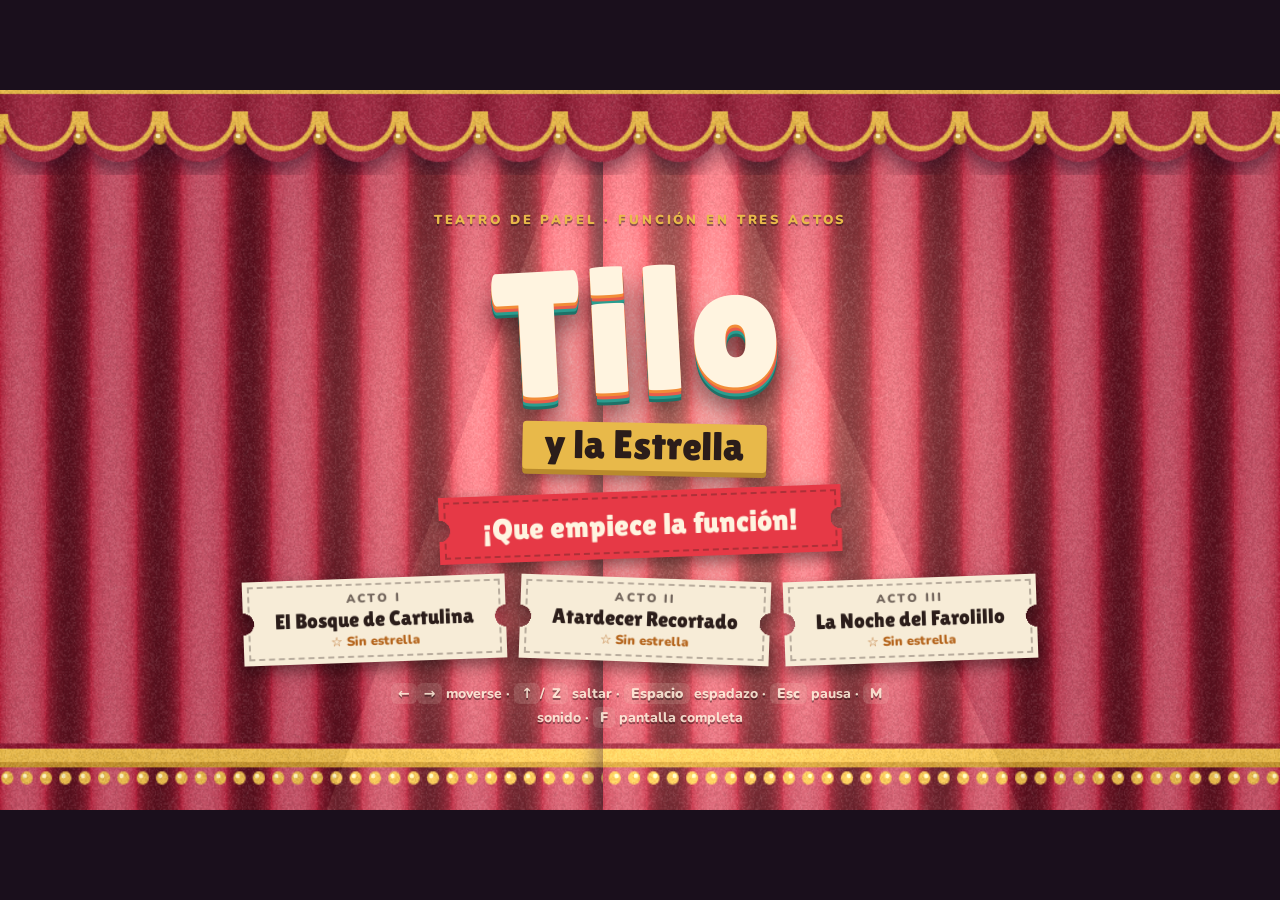
==== docs/index.html @ e79547ca "[Claude] Guardar la versión original del juego tal como estaba en el artefacto Copia exacta del jueg" ====
<!doctype html><html><head><meta charset=utf8><meta name=viewport content="width=device-width,initial-scale=1,viewport-fit=cover"><style>:root{color-scheme:light;box-sizing:border-box;padding-top:env(safe-area-inset-top,0px);padding-bottom:env(safe-area-inset-bottom,0px)}html{scroll-padding-top:env(safe-area-inset-top,0px)}body{margin:0;padding:0;font:14px -apple-system,BlinkMacSystemFont,sans-serif;background:#fff;color:#000}img{max-width:100%}[hidden]:not([hidden=until-found i]){display:none!important}</style></head><body>
<meta charset="utf-8">
<title>Tilo y la Estrella</title>
<style>
@font-face{font-family:'Lilita One';font-weight:400;font-display:swap;src:url([data-uri]) format('woff2')}
@font-face{font-family:'Nunito';font-weight:600 700;font-display:swap;src:url([data-uri]) format('woff2')}
@font-face{font-family:'Nunito';font-weight:800;font-display:swap;src:url([data-uri]) format('woff2')}
@font-face{font-family:'Nunito';font-weight:900;font-display:swap;src:url([data-uri]) format('woff2')}
/* Layout: a cut-paper puppet theater. One full-screen canvas (960x540 logical, letterboxed on a dark backstage), DOM overlays styled as tickets and pinned cards. Single deliberate look. */
:root{
  --stage:#1a0f1c; --cream:#fff4e0; --ink:#2b1d1a; --red:#e63946; --gold:#e8b94a; --teal:#2a9d8f; --orange:#f28c38;
  --font-display:'Lilita One','Arial Rounded MT Bold','Trebuchet MS',system-ui,sans-serif;
  --font-body:'Nunito','Segoe UI',system-ui,sans-serif;
  color-scheme:dark;
}
[hidden]{display:none!important}
html,body{height:100%;margin:0;background:var(--stage);color:var(--cream);overflow:hidden;touch-action:none;user-select:none;-webkit-user-select:none;font-family:var(--font-body)}
#game{position:fixed;inset:0;width:100%;height:100%;display:block}
.overlay{position:fixed;inset:0;display:flex;flex-direction:column;align-items:center;justify-content:center;gap:20px;padding-left:max(16px,env(safe-area-inset-left,0px));padding-right:max(16px,env(safe-area-inset-right,0px));padding-block:56px 16px;text-align:center;z-index:5}
.eyebrow{font-weight:900;font-size:13px;letter-spacing:.22em;text-transform:uppercase;color:var(--gold);text-shadow:0 2px 0 rgba(0,0,0,.4)}
.title{margin:0;font-family:var(--font-display);font-weight:400;line-height:.9;text-wrap:balance;transform:rotate(-3deg)}
.title .big{display:block;font-size:clamp(84px,17vw,178px);color:var(--cream);letter-spacing:.02em;text-shadow:0 3px 0 #f28c38,0 6px 0 #e85d4a,0 9px 0 #2a9d8f,0 12px 0 #1d7268,0 22px 26px rgba(0,0,0,.55)}
.title .small{display:inline-block;margin-top:14px;font-size:clamp(24px,4.4vw,40px);color:var(--ink);background:var(--gold);padding:4px 22px 8px;border-radius:4px;box-shadow:0 5px 0 #b98a2c,0 10px 18px rgba(0,0,0,.45);transform:rotate(4deg)}
.row{display:flex;flex-wrap:wrap;gap:14px;justify-content:center;align-items:center}
.ticket{border:0;background:none;padding:0;cursor:pointer;filter:drop-shadow(0 7px 8px rgba(0,0,0,.45));transition:transform .18s ease;font:inherit;color:var(--ink)}
.ticket>span{display:flex;flex-direction:column;align-items:center;gap:1px;padding:12px 32px;background:var(--tk,#f7ecd7);
  -webkit-mask:radial-gradient(circle 11px at 0 50%,#0000 98%,#000) left/51% 100% no-repeat,radial-gradient(circle 11px at 100% 50%,#0000 98%,#000) right/51% 100% no-repeat;
  mask:radial-gradient(circle 11px at 0 50%,#0000 98%,#000) left/51% 100% no-repeat,radial-gradient(circle 11px at 100% 50%,#0000 98%,#000) right/51% 100% no-repeat;
  outline:2px dashed rgba(43,29,26,.3);outline-offset:-7px}
.ticket:nth-child(odd){transform:rotate(-2deg)}
.ticket:nth-child(even){transform:rotate(2deg)}
.ticket:hover,.ticket:focus-visible{transform:translateY(-4px) rotate(0)}
.ticket:focus-visible{outline:none;filter:drop-shadow(0 0 0 #fff) drop-shadow(0 0 6px var(--gold)) drop-shadow(0 7px 8px rgba(0,0,0,.45))}
.ticket:active{transform:scale(.96)}
.ticket .act{font-size:12px;font-weight:900;letter-spacing:.18em;text-transform:uppercase;opacity:.65}
.ticket .nm{font-family:var(--font-display);font-size:21px}
.ticket .st{font-size:13px;font-weight:900;color:#b5651d}
.ticket.big>span{--tk:var(--red);color:var(--cream);padding:16px 44px}
.ticket.big .nm{font-size:30px}
.ticket.alt>span{--tk:#d9ecea}
.keys{font-size:14px;font-weight:800;color:var(--cream);opacity:.85;max-width:64ch;line-height:1.7;margin:0;text-shadow:0 2px 0 rgba(0,0,0,.45)}
.keys kbd{font-family:var(--font-body);font-weight:900;background:rgba(255,244,224,.16);border-radius:6px;padding:1px 7px}
.card{position:relative;background:var(--cream);color:var(--ink);padding:34px 46px 28px;border-radius:5px;box-shadow:0 4px 0 #e2d2b4,0 22px 44px rgba(0,0,0,.55);transform:rotate(-1.5deg);display:flex;flex-direction:column;align-items:center;gap:14px;max-width:560px}
.card::before{content:"";position:absolute;top:10px;left:50%;width:16px;height:16px;margin-left:-8px;border-radius:50%;background:radial-gradient(circle at 35% 35%,#fff3c0,#e8b94a 45%,#a77a1f);box-shadow:0 2px 3px rgba(0,0,0,.4)}
.card h2{margin:0;font-family:var(--font-display);font-weight:400;font-size:clamp(34px,6vw,54px);line-height:1;color:var(--red);text-wrap:balance}
.card p{margin:0;font-weight:800;font-size:17px;font-variant-numeric:tabular-nums}
.card .sub{font-size:13px;letter-spacing:.18em;text-transform:uppercase;opacity:.6}
.dim{background:rgba(10,4,12,.45)}
#touch{position:fixed;inset:auto 0 0 0;display:flex;justify-content:space-between;align-items:flex-end;padding-left:max(16px,env(safe-area-inset-left,0px));padding-right:max(16px,env(safe-area-inset-right,0px));padding-bottom:calc(14px + env(safe-area-inset-bottom,0px));z-index:4;pointer-events:none}
#touch .grp{display:flex;gap:12px;pointer-events:auto}
.tb svg,#fsBtn svg,#pauseBtn svg{display:block;margin:auto}
.tb.big svg{width:38px;height:38px}
.tb{-webkit-touch-callout:none;width:78px;height:78px;border-radius:50%;border:0;background:rgba(255,244,224,.82);box-shadow:0 4px 0 rgba(0,0,0,.3);font-family:var(--font-display);font-size:24px;color:var(--ink);touch-action:none}
.tb.big{width:92px;height:92px;font-size:30px}
.tb.on{background:var(--gold);transform:translateY(2px);box-shadow:0 2px 0 rgba(0,0,0,.3)}
#pauseBtn{position:fixed;top:calc(52px + env(safe-area-inset-top,0px));right:calc(60px + env(safe-area-inset-right,0px));z-index:4;width:42px;height:42px;border-radius:50%;border:0;background:rgba(255,244,224,.85);box-shadow:0 3px 0 rgba(0,0,0,.3);font-family:var(--font-display);font-size:15px;color:var(--ink);cursor:pointer}
#fsBtn{position:fixed;top:calc(52px + env(safe-area-inset-top,0px));right:calc(112px + env(safe-area-inset-right,0px));z-index:4;width:42px;height:42px;border-radius:50%;border:0;background:rgba(255,244,224,.85);box-shadow:0 3px 0 rgba(0,0,0,.3);font-size:20px;color:var(--ink);cursor:pointer}
@media (prefers-reduced-motion:reduce){.ticket{transition:none}}
@media (max-height:520px){.overlay{gap:10px;padding-block:44px 8px}.title .big{font-size:72px}.ticket>span{padding:8px 22px}.keys{font-size:12px}}
</style>

<canvas id="game" aria-label="Juego de plataformas Tilo y la Estrella"></canvas>

<div id="menu" class="overlay">
  <div class="eyebrow">Teatro de papel · Función en tres actos</div>
  <h1 class="title"><span class="big">Tilo</span><span class="small">y la Estrella</span></h1>
  <div class="row"><button class="ticket big" id="btnPlay"><span><span class="nm">¡Que empiece la función!</span></span></button></div>
  <div class="row" id="levels"></div>
  <p class="keys" id="keysHint"><kbd>←</kbd><kbd>→</kbd> moverse · <kbd>↑</kbd>/<kbd>Z</kbd> saltar · <kbd>Espacio</kbd> espadazo · <kbd>Esc</kbd> pausa · <kbd>M</kbd> sonido · <kbd>F</kbd> pantalla completa</p>
</div>

<div id="pause" class="overlay dim" hidden>
  <div class="card"><span class="sub">Entreacto</span><h2>Pausa</h2>
    <div class="row"><button class="ticket big" id="btnResume"><span><span class="nm">Seguir</span></span></button><button class="ticket alt" id="btnPauseMenu"><span><span class="nm">Menú</span></span></button></div>
  </div>
</div>

<div id="done" class="overlay" hidden>
  <div class="card"><span class="sub" id="doneSub">Fin del Acto I</span><h2 id="doneTitle">¡Bravo!</h2>
    <p id="doneStats">Pajaritas 0 / 0 · Tiempo 0:00</p>
    <div class="row"><button class="ticket big" id="btnNext"><span><span class="nm">Siguiente acto</span></span></button><button class="ticket alt" id="btnDoneMenu"><span><span class="nm">Menú</span></span></button></div>
  </div>
</div>

<button id="pauseBtn" hidden aria-label="Pausa"><svg viewBox="0 0 24 24" width="20" height="20" aria-hidden="true" fill="currentColor"><rect x="6" y="5" width="4" height="14" rx="1.5"/><rect x="14" y="5" width="4" height="14" rx="1.5"/></svg></button>
<button id="fsBtn" hidden aria-label="Pantalla completa"><svg viewBox="0 0 24 24" width="22" height="22" aria-hidden="true" fill="currentColor"><path d="M4 9 V4 H9 V6 H6 V9 Z M15 4 H20 V9 H18 V6 H15 Z M20 15 V20 H15 V18 H18 V15 Z M9 20 H4 V15 H6 V18 H9 Z"/></svg></button>
<div id="rotate" class="overlay dim" hidden style="z-index:7"><div class="card"><span class="sub">Un momento</span><h2>Gira el móvil</h2><p>Tilo se juega en horizontal.</p></div></div>
<div id="touch" hidden>
  <div class="grp"><button class="tb" data-k="left" aria-label="Izquierda"><svg viewBox="0 0 24 24" width="30" height="30" aria-hidden="true" fill="currentColor"><path d="M16 4 L6 12 L16 20 Z"/></svg></button><button class="tb" data-k="right" aria-label="Derecha"><svg viewBox="0 0 24 24" width="30" height="30" aria-hidden="true" fill="currentColor"><path d="M8 4 L18 12 L8 20 Z"/></svg></button></div>
  <div class="grp"><button class="tb" data-k="atk" aria-label="Espadazo"><svg viewBox="0 0 24 24" width="30" height="30" aria-hidden="true" fill="currentColor"><path d="M19 3 L21 3 L21 5 L11 15 L9 13 Z"/><path d="M6 12 L12 18 L10.5 19.5 L8.5 17.5 L5 21 L3 19 L6.5 15.5 L4.5 13.5 Z"/></svg></button><button class="tb big" data-k="jump" aria-label="Saltar"><svg viewBox="0 0 24 24" width="30" height="30" aria-hidden="true" fill="currentColor"><path d="M4 17 L12 6 L20 17 Z"/></svg></button></div>
</div>

<script>
(()=>{
'use strict';
const VW=960,VH=540,T=36,ROWS=15,TOPBAR=40;
const cv=document.getElementById('game');const ctx=cv.getContext('2d');
let dpr=1,sc=1,ox=0,oy=0,DS=1;
function resize(){dpr=Math.min(2,window.devicePixelRatio||1);cv.width=Math.round(innerWidth*dpr);cv.height=Math.round(innerHeight*dpr);sc=Math.min(innerWidth/VW,innerHeight/VH);ox=(innerWidth-VW*sc)/2;oy=(innerHeight-VH*sc)/2}
addEventListener('resize',resize);resize();

/* ================= helpers ================= */
function mulberry(a){return function(){a|=0;a=a+0x6D2B79F5|0;let t=Math.imul(a^a>>>15,1|a);t=t+Math.imul(t^t>>>7,61|t)^t;return((t^t>>>14)>>>0)/4294967296}}
let R=Math.random;
const mk=(w,h)=>{const c=document.createElement('canvas');c.width=Math.max(1,Math.ceil(w));c.height=Math.max(1,Math.ceil(h));return c};
const lerp=(a,b,t)=>a+(b-a)*t,clamp=(v,a,b)=>v<a?a:v>b?b:v;
const easeIO=t=>t<.5?2*t*t:1-Math.pow(-2*t+2,2)/2,easeBack=t=>{const c=1.70158,c3=c+1;return 1+c3*Math.pow(t-1,3)+c*Math.pow(t-1,2)};
function hex2(h){const n=parseInt(h.slice(1),16);return[n>>16&255,n>>8&255,n&255]}
function shade(h,a){const c=hex2(h),t=a<0?0:255,p=Math.abs(a);return'#'+c.map(v=>Math.round(v+(t-v)*p).toString(16).padStart(2,'0')).join('')}
function sh(g,on,ox=5,oy=7,b=12,a=.32){if(on){g.shadowColor=`rgba(28,8,30,${a})`;g.shadowOffsetX=ox;g.shadowOffsetY=oy;g.shadowBlur=b}else{g.shadowColor='rgba(0,0,0,0)';g.shadowBlur=0;g.shadowOffsetX=0;g.shadowOffsetY=0}}
function ish(g,on){sh(g,on,2,3,4,.3)}
function poly(g,pts,col){g.beginPath();pts.forEach((p,i)=>i?g.lineTo(p[0],p[1]):g.moveTo(p[0],p[1]));g.closePath();if(col){g.fillStyle=col;g.fill()}}
function circ(g,x,y,r,col){g.beginPath();g.arc(x,y,r,0,6.2832);g.fillStyle=col;g.fill()}
function ell(g,x,y,rx,ry,col,rot=0){g.beginPath();g.ellipse(x,y,rx,ry,rot,0,6.2832);g.fillStyle=col;g.fill()}
function rrect(g,x,y,w,h,r,col){g.beginPath();if(g.roundRect)g.roundRect(x,y,w,h,r);else g.rect(x,y,w,h);g.fillStyle=col;g.fill()}

const GRAIN=(()=>{const c=mk(256,256),g=c.getContext('2d');const id=g.createImageData(256,256);for(let i=0;i<256*256;i++){const v=Math.random()<.5?0:255;id.data[i*4]=v;id.data[i*4+1]=v;id.data[i*4+2]=v;id.data[i*4+3]=Math.random()*26}g.putImageData(id,0,0);R=mulberry(3);
 for(let i=0;i<70;i++){g.strokeStyle=R()<.5?'rgba(0,0,0,.07)':'rgba(255,255,255,.12)';g.lineWidth=.7;const x=R()*256,y=R()*256,a=R()*6.3,l=6+R()*16;g.beginPath();g.moveTo(x,y);g.quadraticCurveTo(x+Math.cos(a+.6)*l*.5,y+Math.sin(a+.6)*l*.5,x+Math.cos(a)*l,y+Math.sin(a)*l);g.stroke()}return c})();
function paperize(g,w,h,a=1){g.save();g.setTransform(1,0,0,1,0,0);g.globalCompositeOperation='source-atop';g.globalAlpha=a;g.fillStyle=g.createPattern(GRAIN,'repeat');g.fillRect(0,0,w,h);g.restore()}
const FILTER=(()=>{try{const c=mk(10,10),g=c.getContext('2d');if(typeof g.filter!=='string')return false;g.filter='blur(2px)';g.fillStyle='#000';g.fillRect(4,4,2,2);return g.getImageData(1,1,1,1).data[3]>0}catch(e){return false}})();
function blurC(c,px){if(!px||!FILTER)return c;const o=mk(c.width,c.height),g=o.getContext('2d');g.filter=`blur(${px}px)`;g.drawImage(c,0,0);return o}

/* ---------- stickers: sprite + white cut border, cached ---------- */
const SS=2,SP=5;
function makeSticker(w,h,ax,ay,draw,reuse){const W=(w+SP*2)*SS,H=(h+SP*2)*SS;let a,b,o;
 if(reuse&&reuse.a.width===W&&reuse.a.height===H){a=reuse.a;b=reuse.b;o=reuse.o}else{a=mk(W,H);b=mk(W,H);o=mk(W,H)}
 const ga=a.getContext('2d'),gb=b.getContext('2d'),go=o.getContext('2d');ga.setTransform(1,0,0,1,0,0);ga.clearRect(0,0,W,H);gb.clearRect(0,0,W,H);go.clearRect(0,0,W,H);
 ga.setTransform(SS,0,0,SS,(SP+ax)*SS,(SP+ay)*SS);ga.lineCap='round';ga.lineJoin='round';draw(ga);ga.setTransform(1,0,0,1,0,0);sh(ga,false);
 gb.globalCompositeOperation='source-over';gb.drawImage(a,0,0);gb.globalCompositeOperation='source-in';gb.fillStyle='#fffaf0';gb.fillRect(0,0,W,H);gb.globalCompositeOperation='source-over';
 const r=2.4*SS;for(let i=0;i<12;i++){const t=i/12*6.283;go.drawImage(b,Math.cos(t)*r,Math.sin(t)*r)}go.drawImage(a,0,0);paperize(go,W,H,.9);
 return{a,b,o,c:o,ox:-(SP+ax),oy:-(SP+ay),w:w+2*SP,h:h+2*SP}}
const STK={};function st(key,w,h,ax,ay,draw){return STK[key]||(STK[key]=makeSticker(w,h,ax,ay,draw))}
function blit(g,s,x,y,o={}){g.save();g.translate(x,y);if(o.rot)g.rotate(o.rot);g.scale((o.flip||1)*(o.sx||1),o.sy||1);if(o.alpha!==undefined)g.globalAlpha=o.alpha;
 if(o.shadow!==false){g.shadowColor='rgba(28,8,30,.4)';g.shadowBlur=7*DS;g.shadowOffsetX=3*DS;g.shadowOffsetY=5*DS}
 if(o.clip){g.beginPath();g.rect(o.clip[0],o.clip[1],o.clip[2],o.clip[3]);g.clip()}
 g.drawImage(s.c,s.ox,s.oy,s.w,s.h);g.restore()}
function pin(g,x,y){circ(g,x,y,1.9,'#e8b94a');circ(g,x-.5,y-.6,.8,'#fff3c0')}

/* ================= themes & levels ================= */
const THEMES=[
 {act:'Acto I',name:'El Bosque de Cartulina',sky:['#bfe8e0','#f6f2d4'],bands:['#d5efe4','#e6f3dc','#eef4d6'],hills:['#a6dbbd','#84c8a8'],mid:['#5cb393','#469d81'],near:['#2f7f6c','#246858'],trunk:'#8a5a3c',grass:['#8fd16a','#b5e38d'],body:['#d39463','#bd7d50','#e6ad7d'],stone:'#c78a5d',plank:'#cf9f65',fg:'#1d5a4b',flowers:['#ff6b6b','#ffd166','#ffffff','#b28dff'],cloud:'#ffffff',amb:'leaf',dark:0,music:.34,scale:[0,2,4,7,9,12,14,16]},
 {act:'Acto II',name:'Atardecer Recortado',sky:['#ffd9a6','#ff9e8f'],bands:['#ffc69a','#ffb391','#ffa48e'],hills:['#f6ad86','#ec907c'],mid:['#d66e7d','#bf5a73'],near:['#8c3e6a','#723158'],trunk:'#6b3a4a',grass:['#ffd166','#ffe7a3'],body:['#e07a5f','#c8634b','#f2977b'],stone:'#d06c55',plank:'#be8457',fg:'#56204a',flowers:['#ffffff','#7ad1c1','#ff6b9a','#ffe08a'],cloud:'#ffe6da',amb:'petal',dark:0,bigSun:true,music:.3,scale:[0,3,5,7,10,12,15,17]},
 {act:'Acto III',name:'La Noche del Farolillo',sky:['#141a45','#2f3f86'],bands:['#1a2256','#1f2a62','#25336f'],hills:['#2a3d7e','#233470'],mid:['#1c2a60','#172352'],near:['#111a3e','#0d1433'],trunk:'#2a2350',grass:['#3fc1ae','#7fe0d1'],body:['#5b4f99','#4a4082','#7064b0'],stone:'#544a8e',plank:'#8070a8',fg:'#080d24',flowers:['#ffe08a','#9fe8ff','#ff9fd0','#ffffff'],cloud:'#3a4a8a',amb:'firefly',dark:.74,music:.42,scale:[0,3,5,7,10,12,14,15]},
];
const LEVELS=[
 {w:110,build({f,p,a,row}){
   f(0,22,12);a(3,11,'P');row(6,9,10,'o');a(15,11,'m');p(18,9,4);row(18,21,8,'o');
   f(25,40,12);f(33,36,11);f(37,40,10);a(28,11,'m');a(30,11,'c');row(33,35,9,'o');row(26,27,10,'o');
   f(44,58,12);p(47,9,3,'-');row(47,49,8,'o');a(52,11,'m');a(55,7,'b');row(42,43,9,'o');
   f(62,109,12);p(64,9,3);p(69,7,3);row(69,71,6,'o');a(72,11,'s');a(73,11,'s');a(67,11,'m');row(60,61,9,'o');
   a(78,11,'c');a(81,11,'m');f(84,109,11);f(88,109,10);a(86,10,'m');row(90,93,8,'o');a(97,5,'*');}},
 {w:130,build({f,p,a,row}){
   f(0,14,12);a(2,11,'P');row(5,8,10,'o');a(10,11,'m');
   f(18,26,12);p(21,9,3);row(21,23,8,'o');a(26,11,'^');p(28,5,5);row(28,32,4,'o');
   f(31,46,12);a(33,11,'c');a(36,8,'b');a(40,11,'m');a(42,7,'b');a(44,11,'s');a(45,11,'s');row(37,39,9,'o');
   f(50,52,10);row(50,52,8,'o');
   f(56,70,12);a(58,11,'c');a(60,11,'m');a(64,11,'m');p(61,9,5,'-');row(61,65,8,'o');a(67,6,'b');
   f(71,80,10);a(75,9,'s');a(78,9,'m');p(82,9,2);row(82,83,8,'o');
   f(84,100,12);a(86,11,'c');a(88,11,'^');p(90,4,4);row(90,93,3,'o');a(94,11,'m');a(98,11,'m');
   f(101,129,12);a(104,8,'b');f(108,129,11);f(112,129,10);a(110,10,'m');row(113,115,9,'o');a(119,5,'*');}},
 {w:145,build({f,p,a,row}){
   f(0,13,12);a(2,11,'P');row(6,9,10,'o');
   p(16,10,3);p(21,8,3);p(26,10,3);row(21,23,7,'o');a(23,5,'b');row(16,18,9,'o');
   f(31,44,12);a(33,11,'c');a(37,11,'m');a(39,11,'s');a(41,11,'m');
   f(45,52,10);a(49,9,'m');row(46,48,8,'o');
   f(57,70,12);a(58,11,'c');a(60,11,'s');a(61,11,'s');a(62,11,'s');p(59,9,5);row(59,63,8,'o');a(66,7,'b');a(68,11,'m');
   a(70,11,'^');p(73,4,6);row(73,78,3,'o');p(74,10,2);
   f(80,96,12);a(82,11,'c');a(84,11,'m');a(88,11,'m');a(92,11,'m');a(90,5,'b');p(85,9,6,'-');row(85,90,8,'o');
   f(100,104,11);row(101,103,9,'o');f(108,112,10);row(109,111,8,'o');
   f(116,144,12);a(118,7,'b');a(120,11,'s');a(121,11,'s');a(124,11,'m');f(126,144,11);f(129,144,10);a(134,5,'*');}},
];
function buildGrid(i){const d=LEVELS[i];const g=Array.from({length:ROWS},()=>Array(d.w).fill(' '));
 d.build({f:(x0,x1,top)=>{for(let x=x0;x<=x1;x++)for(let y=top;y<ROWS;y++)g[y][x]='#'},p:(x,y,len,ch='=')=>{for(let k=0;k<len;k++)g[y][x+k]=ch},a:(x,y,ch)=>{g[y][x]=ch},row:(x0,x1,y,ch)=>{for(let x=x0;x<=x1;x++)g[y][x]=ch}});
 return{w:d.w,grid:g}}

/* ================= scenery painters ================= */
const hillY=(x,base,amp,f,ph)=>base-amp*(.6*Math.sin(x*f+ph)+.4*Math.sin(x*f*2.3+ph*1.7));
function hillPath(w,base,amp,f,ph){const p=new Path2D();p.moveTo(-20,VH+20);for(let x=-20;x<=w+20;x+=8)p.lineTo(x,hillY(x,base,amp,f,ph));p.lineTo(w+20,VH+20);p.closePath();return p}
function pine(g,x,y,h,col){const dk=shade(col,-.22);sh(g,true,3,4,7,.3);rrect(g,x-h*.05,y-h*.25,h*.1,h*.27,2,shade(col,-.45));
 for(let i=0;i<3;i++){const ty=y-h*(.22+i*.24),wd=h*(.42-i*.1),hh=h*.36;const pts=[[x-wd,ty],[x,ty-hh],[x+wd,ty]];for(let z=4;z>=0;z--){pts.push([x-wd+wd*2*z/4,ty+(z%2?4:0)])}
   sh(g,true,3,5,8,.32);poly(g,[[x-wd,ty],[x,ty-hh],[x+wd,ty],[x+wd*.5,ty+4],[x,ty],[x-wd*.5,ty+4]],col);sh(g,false);poly(g,[[x,ty-hh],[x+wd,ty],[x+wd*.5,ty+4],[x,ty]],dk)}sh(g,false)}
function lolly(g,x,y,h,col,trunk){sh(g,true,3,5,8,.3);rrect(g,x-3,y-h*.55,6,h*.57,3,trunk);const r=h*.3;sh(g,true,4,6,10,.32);circ(g,x,y-h*.62,r,col);sh(g,true,2,3,5,.25);circ(g,x-r*.25,y-h*.66,r*.62,shade(col,.14));sh(g,false);circ(g,x-r*.38,y-h*.7,r*.25,shade(col,.28))}
function bigTree(g,x,th){const top=150+R()*80,bw=24+R()*10;sh(g,true,6,8,14,.35);g.beginPath();g.moveTo(x-bw,VH+10);g.quadraticCurveTo(x-bw*.4,VH*.6,x-bw*.35,top);g.lineTo(x+bw*.35,top);g.quadraticCurveTo(x+bw*.4,VH*.6,x+bw,VH+10);g.closePath();g.fillStyle=th.trunk;g.fill();sh(g,false);
 g.save();g.clip();g.fillStyle=shade(th.trunk,-.25);g.fillRect(x+2,top,bw,VH);g.restore();
 for(let k=0;k<3;k++){const by=top+60+k*70+R()*20,d=k%2?1:-1;sh(g,true,3,5,8,.3);poly(g,[[x,by],[x+d*(60+R()*30),by-40-R()*20],[x+d*(66+R()*30),by-30],[x,by+12]],th.trunk);sh(g,false);sh(g,true,4,6,10,.3);circ(g,x+d*(70+R()*20),by-48,22+R()*10,th.near[1]);}
 const cols=[th.near[0],th.near[1],shade(th.near[0],.12)];for(let k=0;k<5;k++){sh(g,true,5,7,12,.35);circ(g,x+(R()-.5)*150,top-20+(R()-.5)*60,50+R()*35,cols[k%3])}
 sh(g,true,2,3,6,.25);circ(g,x-30,top-40,30,shade(th.near[0],.22));sh(g,false)}
function bush(g,x,y,col){for(let k=0;k<3;k++){sh(g,true,3,5,8,.3);circ(g,x+(k-1)*22,y-(k===1?16:6),22+(k===1?6:0),k===1?shade(col,.1):col)}sh(g,false)}
function leafFrond(g,x,y,len,ang,col){g.save();g.translate(x,y);g.rotate(ang);sh(g,true,4,6,10,.35);g.beginPath();g.moveTo(0,0);g.quadraticCurveTo(len*.35,-len*.5,0,-len);g.quadraticCurveTo(-len*.35,-len*.5,0,0);g.fillStyle=col;g.fill();sh(g,false);g.beginPath();g.moveTo(0,0);g.quadraticCurveTo(len*.35,-len*.5,0,-len);g.lineTo(0,0);g.fillStyle=shade(col,-.25);g.fill();g.strokeStyle=shade(col,.2);g.lineWidth=2;g.beginPath();g.moveTo(0,0);g.lineTo(0,-len*.92);g.stroke();g.restore()}

function paintSky(th,seed){R=mulberry(seed);const c=mk(VW,VH),g=c.getContext('2d');const gr=g.createLinearGradient(0,0,0,VH);gr.addColorStop(0,th.sky[0]);gr.addColorStop(1,th.sky[1]);g.fillStyle=gr;g.fillRect(0,0,VW,VH);
 if(th.bigSun){sh(g,true,0,6,20,.25);for(let k=0;k<4;k++){circ(g,620,330,150-k*30,['#ffe9a8','#ffd47a','#ffc06a','#ffae5c'][k])}sh(g,false)}
 for(let i=0;i<3;i++){const y=220+i*90;const p=new Path2D();p.moveTo(0,VH);p.lineTo(0,y);for(let x=0;x<=VW;x+=60){p.quadraticCurveTo(x+30,y+(i%2?14:-14)+R()*10,x+60,y)}p.lineTo(VW,VH);p.closePath();sh(g,true,0,-3,10,.12);g.fillStyle=th.bands[i];g.globalAlpha=th.bigSun?.55:.9;g.fill(p)}g.globalAlpha=1;sh(g,false);
 if(th.dark){for(let i=0;i<180;i++){g.globalAlpha=.3+R()*.7;circ(g,R()*VW,R()*VH*.7,R()*1.4+.3,R()<.8?'#eaf2ff':'#ffe9b0')}g.globalAlpha=1}
 paperize(g,VW,VH);return c}
function paintLayer(w,blur,seed,fn){R=mulberry(seed);const c=mk(w,VH),g=c.getContext('2d');fn(g);sh(g,false);paperize(g,w,VH);return blurC(c,blur)}
function paintFar(th,w,seed){return paintLayer(w,2.6,seed,g=>{const ph1=R()*6,ph2=R()*6;sh(g,true,4,6,14,.22);g.fillStyle=th.hills[0];g.fill(hillPath(w,300,40,.004,ph1));
 for(let x=10;x<w;x+=34+R()*60)pine(g,x,hillY(x,300,40,.004,ph1)+8,40+R()*30,shade(th.hills[0],-.1));
 sh(g,true,4,6,14,.25);g.fillStyle=th.hills[1];g.fill(hillPath(w,370,30,.006,ph2));
 for(let x=30;x<w;x+=50+R()*80)(R()<.5?pine:lolly)(g,x,hillY(x,370,30,.006,ph2)+10,46+R()*34,shade(th.hills[1],-.12),shade(th.hills[1],-.35))})}
function paintMid(th,w,seed){return paintLayer(w,1.2,seed,g=>{const ph=R()*6;sh(g,true,5,7,14,.28);g.fillStyle=th.mid[0];g.fill(hillPath(w,410,28,.005,ph));
 for(let x=20;x<w;x+=60+R()*90){const y=hillY(x,410,28,.005,ph)+12,h=90+R()*80;R()<.5?pine(g,x,y,h,th.mid[1]):lolly(g,x,y,h,th.mid[1],shade(th.mid[1],-.4))}
 sh(g,true,5,7,14,.28);g.fillStyle=shade(th.mid[0],-.12);g.fill(hillPath(w,470,16,.012,ph+2))})}
function paintNear(th,w,seed){return paintLayer(w,0,seed,g=>{for(let x=120;x<w;x+=260+R()*260)bigTree(g,x,th);
 for(let x=0;x<w;x+=90+R()*120)bush(g,x,VH-50+R()*20,th.near[1]);
 const p=new Path2D();p.moveTo(-10,VH+10);p.lineTo(-10,488);for(let x=-10;x<w+40;x+=40)p.quadraticCurveTo(x+20,474,x+40,488);p.lineTo(w+40,VH+10);p.closePath();sh(g,true,0,-4,12,.3);g.fillStyle=shade(th.near[1],-.35);g.fill(p)})}
function paintFG(th,w,seed){return paintLayer(w,4,seed,g=>{for(let x=420;x<w;x+=420+R()*520){const n=3+(R()*3|0);for(let k=0;k<n;k++)leafFrond(g,x+(R()-.5)*80,VH+42,62+R()*34,(k-(n-1)/2)*.42+(R()-.5)*.15,k%2?th.fg:shade(th.fg,.12))}})}
function paintTerrain(L,th,seed){R=mulberry(seed);const W=L.w*T,c=mk(W,VH),g=c.getContext('2d'),G=L.grid;
 const S=(x,y)=>{if(y<0)return false;if(y>=ROWS)return true;x=clamp(x,0,L.w-1);const ch=G[y][x];return ch==='#'||ch==='='};
 const body=new Path2D(),tops=[];
 for(let y=0;y<ROWS;y++)for(let x=0;x<L.w;x++){if(!S(x,y)||x<0)continue;if(G[y][x]!=='#'&&G[y][x]!=='=')continue;const r=12;
   const tl=(!S(x-1,y)&&!S(x,y-1))?r:0,tr=(!S(x+1,y)&&!S(x,y-1))?r:0,br=(!S(x+1,y)&&!S(x,y+1))?r:0,bl=(!S(x-1,y)&&!S(x,y+1))?r:0;
   if(body.roundRect)body.roundRect(x*T-.5,y*T-.5,T+1,T+1,[tl,tr,br,bl]);else body.rect(x*T-.5,y*T-.5,T+1,T+1);if(!S(x,y-1))tops.push([x,y])}
 sh(g,true,7,11,18,.42);g.fillStyle=th.body[0];g.fill(body);sh(g,false);
 g.save();g.clip(body);
 for(let k=0;k<7;k++){const y0=150+k*60+R()*20;const p=new Path2D();p.moveTo(-10,VH+10);p.lineTo(-10,y0);for(let x=-10;x<W+60;x+=60)p.quadraticCurveTo(x+30,y0+(R()-.5)*18,x+60,y0);p.lineTo(W+60,VH+10);p.closePath();sh(g,true,0,-3,6,.22);g.fillStyle=k%2?th.body[1]:shade(th.body[1],-.06);g.globalAlpha=.55;g.fill(p)}g.globalAlpha=1;
 for(let y=0;y<ROWS;y++)for(let x=0;x<L.w;x++){if(!S(x,y)||!S(x,y-1)||R()>.32)continue;const cx=x*T+6+R()*24,cy=y*T+6+R()*24;sh(g,true,2,3,4,.3);ell(g,cx,cy,4+R()*5,3+R()*3,R()<.5?th.stone:th.body[2],R()*3)}
 sh(g,false);g.strokeStyle='rgba(255,244,224,.55)';g.lineWidth=2;g.setLineDash([6,6]);g.beginPath();for(const[x,y]of tops){g.moveTo(x*T,y*T+18);g.lineTo(x*T+T,y*T+18)}g.stroke();g.setLineDash([]);
 g.restore();
 // grass strips with pinked/scalloped edge
 const gp=new Path2D(),hp=new Path2D();
 for(const[x,y]of tops){const x0=x*T,y0=y*T;const el=!S(x-1,y)||S(x-1,y-1)?4:0,er=!S(x+1,y)||S(x+1,y-1)?4:0;
   gp.moveTo(x0-el,y0-5);gp.lineTo(x0+T+er,y0-5);gp.lineTo(x0+T+er,y0+7);gp.lineTo(x0+T,y0+7);for(let s=2;s>=0;s--)gp.arc(x0+s*12+6,y0+7,6,0,Math.PI);gp.lineTo(x0-el,y0+7);gp.closePath();
   hp.rect(x0-el,y0-5,T+el+er,4)}
 sh(g,true,3,5,8,.38);g.fillStyle=th.grass[0];g.fill(gp);sh(g,false);g.fillStyle=th.grass[1];g.fill(hp);
 // planks
 for(let y=0;y<ROWS;y++)for(let x=0;x<L.w;x++)if(G[y][x]==='-'){const x0=x*T,y0=y*T;const lft=G[y][x-1]!=='-',rgt=G[y][x+1]!=='-';sh(g,true,4,7,10,.38);g.beginPath();if(g.roundRect)g.roundRect(x0-(lft?2:.5),y0-2,T+(lft?2:.5)+(rgt?2:.5),12,[lft?5:0,rgt?5:0,rgt?5:0,lft?5:0]);else g.rect(x0,y0-2,T,12);g.fillStyle=th.plank;g.fill();sh(g,false);
   g.strokeStyle=shade(th.plank,-.2);g.lineWidth=1;g.beginPath();g.moveTo(x0,y0+3);g.lineTo(x0+T,y0+3+(R()-.5)*2);g.moveTo(x0+4,y0+7);g.lineTo(x0+T-4,y0+7);g.stroke();if(lft)pin(g,x0+5,y0+4);if(rgt)pin(g,x0+T-5,y0+4)}
 // decorations
 for(const[x,y]of tops){if(y===0||G[y-1][x]!==' ')continue;const x0=x*T,y0=y*T-5;const r=R();
   if(r<.16){for(let k=0;k<5;k++){const gx=x0+R()*T;sh(g,true,1,2,3,.3);poly(g,[[gx-2.5,y0+1],[gx+(R()-.5)*3,y0-8-R()*7],[gx+2.5,y0+1]],th.grass[k%2?0:1])}}
   else if(r<.32){const fx=x0+8+R()*20,fh=10+R()*10,fc=th.flowers[R()*th.flowers.length|0];sh(g,false);g.strokeStyle=shade(th.grass[0],-.3);g.lineWidth=2;g.beginPath();g.moveTo(fx,y0+2);g.lineTo(fx,y0-fh);g.stroke();sh(g,true,2,3,4,.3);for(let k=0;k<5;k++){const a=k*1.2566;circ(g,fx+Math.cos(a)*4,y0-fh+Math.sin(a)*4,3.4,fc)}sh(g,false);circ(g,fx,y0-fh,2.4,'#ffbf3f')}
   else if(r<.42){const mx=x0+10+R()*16,mh=8+R()*6;sh(g,true,2,3,4,.3);rrect(g,mx-2.5,y0-mh,5,mh+2,2,'#fff0dc');g.beginPath();g.moveTo(mx-9,y0-mh+1);g.quadraticCurveTo(mx,y0-mh-13,mx+9,y0-mh+1);g.closePath();g.fillStyle=th.dark?'#ff7fb0':'#ff5a5a';g.fill();sh(g,false);circ(g,mx-3,y0-mh-4,1.6,'#fff');circ(g,mx+3,y0-mh-3,1.3,'#fff')}}
 sh(g,false);paperize(g,W,VH);return c}

/* ---------- sky hangers, curtains, valance ---------- */
function cloudSt(col,i){return st('cloud'+col+i,150,60,75,52,g=>{ish(g,true);g.beginPath();g.moveTo(-68,0);g.arc(-44,-14,24,Math.PI,Math.PI*1.6);g.arc(-8,-28,30,Math.PI*1.1,Math.PI*1.9);g.arc(34,-16,26,Math.PI*1.3,Math.PI*2.05);g.lineTo(68,0);g.closePath();g.fillStyle=col;g.fill();ish(g,false);g.beginPath();g.moveTo(-60,0);g.lineTo(60,0);g.lineTo(54,-5);g.lineTo(-56,-5);g.fillStyle=shade(col,-.1);g.fill()})}
const sunSt=()=>st('sun',90,90,45,45,g=>{ish(g,true);for(let i=0;i<12;i++){const a=i/12*6.283;poly(g,[[Math.cos(a-.14)*24,Math.sin(a-.14)*24],[Math.cos(a)*42,Math.sin(a)*42],[Math.cos(a+.14)*24,Math.sin(a+.14)*24]],i%2?'#ffbf3f':'#ffd23f')}circ(g,0,0,26,'#ffd23f');ish(g,false);circ(g,-4,-4,18,'#ffe27a');
 circ(g,-8,-3,2.4,'#2b1d1a');circ(g,6,-3,2.4,'#2b1d1a');g.strokeStyle='#2b1d1a';g.lineWidth=2;g.beginPath();g.arc(-1,3,6,.3,Math.PI-.3);g.stroke();ell(g,-14,4,3.5,2,'#ff9a76');ell(g,12,4,3.5,2,'#ff9a76')});
const moonSt=()=>st('moon',70,70,35,35,g=>{ish(g,true);circ(g,0,0,30,'#fff3c4');ish(g,false);g.globalCompositeOperation='destination-out';circ(g,14,-8,26,'#000');g.globalCompositeOperation='source-over';circ(g,-16,-2,2.2,'#2b1d1a');g.strokeStyle='#2b1d1a';g.lineWidth=1.8;g.beginPath();g.arc(-14,8,4,.4,Math.PI-.4);g.stroke()});
const tinyStarSt=(c)=>st('ts'+c,30,30,15,15,g=>{ish(g,true);g.beginPath();for(let i=0;i<10;i++){const r=i%2?5:12,a=i*Math.PI/5-Math.PI/2;g.lineTo(Math.cos(a)*r,Math.sin(a)*r)}g.closePath();g.fillStyle=c;g.fill()});
let CURTAIN=null,VALANCE=null;
function paintCurtain(){R=mulberry(9);const w=560,h=VH,c=mk(w,h),g=c.getContext('2d');for(let x=0;x<w;x++){const s=Math.sin(x/w*6.283*7.5);const l=s>0?Math.pow(s,.6):-Math.pow(-s,.6);g.fillStyle=l>0?shade('#b3203b',l*.22):shade('#b3203b',l*.5);g.fillRect(x,0,1,h)}
 const hy=h-46;g.fillStyle='#8a1530';g.fillRect(0,hy-4,w,4);g.fillStyle='#e8b94a';g.fillRect(0,hy,w,14);g.fillStyle='#c4922c';g.fillRect(0,hy+10,w,4);for(let x=6;x<w;x+=16){circ(g,x,hy+22,5,'#e8b94a');circ(g,x-1.5,hy+20.5,1.8,'#fff3c0')}
 paperize(g,w,h,1);return c}
function paintValance(){const c=mk(VW,70),g=c.getContext('2d');const p=new Path2D();p.moveTo(0,0);p.lineTo(VW,0);p.lineTo(VW,30);for(let x=VW;x>0;x-=60)p.arc(x-30,30,30,0,Math.PI);p.closePath();
 sh(g,true,0,8,14,.5);g.fillStyle='#9e1a35';g.fill(p);sh(g,false);g.save();g.clip(p);for(let x=0;x<VW;x+=60){const gr=g.createLinearGradient(x,0,x+60,0);gr.addColorStop(0,'rgba(0,0,0,.18)');gr.addColorStop(.5,'rgba(255,255,255,.08)');gr.addColorStop(1,'rgba(0,0,0,.18)');g.fillStyle=gr;g.fillRect(x,0,60,70)}g.restore();
 g.strokeStyle='#e8b94a';g.lineWidth=4;g.beginPath();g.moveTo(VW,24);for(let x=VW;x>0;x-=60)g.arc(x-30,24,26,0,Math.PI);g.stroke();g.fillStyle='#e8b94a';g.fillRect(0,4,VW,5);
 for(let x=0;x<=VW;x+=60){rrect(g,x-3,24,6,14,2,'#e8b94a');circ(g,x,42,5,'#c4922c');circ(g,x-1.5,40.5,1.8,'#fff3c0')}paperize(g,VW,70,1);return c}

/* ================= character & entity art ================= */
const FOX={o:'#f28c38',od:'#cf6526',cr:'#fff4e0',te:'#2a9d8f',td:'#1d7268',br:'#5b3a29',sc:'#e63946',ink:'#2b1d1a',bl:'#ff9a8a'};
function limb(g,px,py,ang,w,len,col){g.save();g.translate(px,py);g.rotate(ang);ish(g,true);rrect(g,-w/2,-1.5,w,len,w/2,col);ish(g,false);g.restore()}
function drawFox(g,s){const F=FOX;g.save();g.translate(0,s.bob);
 // scarf tail
 ish(g,true);g.beginPath();g.moveTo(-3,-26);g.quadraticCurveTo(-14,-28+s.scarf*3,-22,-24+s.scarf*5);g.lineTo(-19,-19+s.scarf*4);g.quadraticCurveTo(-12,-21,-3,-21);g.closePath();g.fillStyle=shade(F.sc,-.15);g.fill();ish(g,false);
 // tail
 g.save();g.translate(-8,-13);g.rotate(-.35+s.tail);ish(g,true);const tp=()=>{g.beginPath();g.moveTo(2,0);g.bezierCurveTo(-8,2,-24,-6,-22,-24);g.bezierCurveTo(-14,-22,-4,-12,4,-6);g.closePath()};tp();g.fillStyle=F.o;g.fill();ish(g,false);
 g.save();tp();g.clip();circ(g,-22,-24,9,F.cr);g.beginPath();g.moveTo(2,0);g.bezierCurveTo(-8,2,-22,-4,-22,-20);g.lineTo(-17,-14);g.bezierCurveTo(-12,-6,-4,-2,2,0);g.fillStyle=F.od;g.fill();g.restore();g.restore();
 // back limbs
 limb(g,-3,-11,-s.leg,5.5,11,shade(F.br,-.1));if(!s.front)swordArm(g,s,-4);else limb(g,-5,-21,-s.arm,4.5,10,F.od);
 // tunic
 const bp=()=>{g.beginPath();g.moveTo(-8,-25);g.lineTo(8,-25);g.quadraticCurveTo(12,-16,11,-8);g.lineTo(-11,-8);g.quadraticCurveTo(-12,-16,-8,-25);g.closePath()};
 ish(g,true);bp();g.fillStyle=F.te;g.fill();ish(g,false);g.save();bp();g.clip();g.fillStyle=F.td;g.fillRect(2,-28,14,22);g.restore();
 rrect(g,-11,-14,22,3.5,1.5,F.br);rrect(g,-1.8,-14.6,3.6,4.6,1,'#e8b94a');
 limb(g,3,-11,s.leg,5.5,11,F.br);pin(g,-3,-11);pin(g,3,-11);
 // scarf band
 ish(g,true);rrect(g,-9,-28,18,5,2.5,F.sc);ish(g,false);
 // head
 g.save();g.translate(1,-30);g.rotate(s.tilt);
 ish(g,true);poly(g,[[-12,-5],[-10,-24],[-1,-11]],F.o);poly(g,[[3,-11],[12,-24],[14,-4]],F.o);ish(g,false);poly(g,[[-10,-8],[-9.5,-19],[-4,-10]],F.br);poly(g,[[5,-10],[11,-19],[12,-7]],F.br);
 const hp=()=>{g.beginPath();g.moveTo(-14,-3);g.quadraticCurveTo(-14,-15,0,-15);g.quadraticCurveTo(14,-15,15,-3);g.quadraticCurveTo(15,6,1,7);g.quadraticCurveTo(-14,6,-14,-3);g.closePath()};
 ish(g,true);hp();g.fillStyle=F.o;g.fill();ish(g,false);g.save();hp();g.clip();g.fillStyle=F.od;g.fillRect(-16,-16,7,26);
 g.beginPath();g.moveTo(-13,1);g.quadraticCurveTo(-6,-3,1,1);g.quadraticCurveTo(8,-3,16,-1);g.lineTo(16,9);g.lineTo(-14,9);g.closePath();g.fillStyle=F.cr;g.fill();g.restore();
 ish(g,true);ell(g,15,-.5,6.5,4.2,F.cr);ish(g,false);ell(g,20.5,-1.5,2.5,1.9,F.ink);circ(g,19.8,-2.2,.7,'#fff');
 if(s.blink){g.strokeStyle=F.ink;g.lineWidth=1.8;g.beginPath();g.moveTo(-1,-5);g.lineTo(4,-5);g.moveTo(8,-5);g.lineTo(12,-5);g.stroke()}
 else{ell(g,1.5,-5,2.4,3.1,F.ink);ell(g,10,-5,2.2,3,F.ink);circ(g,2.3,-6.2,1,'#fff');circ(g,10.7,-6.2,.9,'#fff')}
 g.globalAlpha=.6;ell(g,-4,1,3,1.8,F.bl);ell(g,11,3,2.6,1.6,F.bl);g.globalAlpha=1;
 g.restore();pin(g,1,-25);
 if(s.front)swordArm(g,s,5);
 g.restore()}
function swordArm(g,s,px){
const F=FOX; g.save();g.translate(px,-21);g.rotate(s.ang);
 ish(g,true);const blade=()=>{g.beginPath();g.moveTo(11,-3);g.lineTo(31,-3);g.lineTo(37,0);g.lineTo(31,3);g.lineTo(11,3);g.closePath()};blade();g.fillStyle='#f6e8c8';g.fill();ish(g,false);
 g.save();blade();g.clip();g.fillStyle='#e0c896';g.fillRect(10,0,32,4);g.restore();
 ish(g,true);rrect(g,8,-7,4,14,2,F.te);ish(g,false);rrect(g,3,-2,6,4,1.5,F.br);circ(g,2,0,2.2,'#e8b94a');
 ish(g,true);rrect(g,-2,-2.5,10,5,2.5,F.od);ish(g,false);circ(g,8,0,3.2,F.o);g.restore();pin(g,px,-21);
}
const PL={reuse:null};
function playerSticker(P,t){const run=P.ground&&Math.abs(P.vx)>25,air=!P.ground;const ph=P.anim*15;
 let ang=2.45+Math.sin(t*2)*.06+(run?Math.sin(ph)*.15:0)-(air?.3:0);if(P.atk>0){const k=1-P.atk/ATK;ang=-2.7+(1-Math.pow(1-k,3))*3.7}
 const s={bob:run?-Math.abs(Math.sin(ph))*2.5:Math.sin(t*3)*.7,leg:run?Math.sin(ph)*.8:air?-.5:0,arm:run?Math.sin(ph)*.6:air?.6:.1,tail:Math.sin(t*4+ph*.5)*.18-(air?.4:0),scarf:Math.sin(t*9),tilt:air?-.08:run?.04:Math.sin(t*1.7)*.04,ang,blink:(t%3.6)<.12,front:P.atk>0};
 if(air){s.leg=P.vy<0?-.7:.4}
 PL.reuse=makeSticker(96,90,46,72,g=>drawFox(g,s),PL.reuse);return PL.reuse}
function ladySt(k){return st('lb'+k,40,30,20,27,g=>{const a=Math.sin(k/8*6.283);g.strokeStyle='#2b1d1a';g.lineWidth=2.4;for(let i=0;i<3;i++){const lx=-7+i*7,o=(i%2?a:-a)*3;g.beginPath();g.moveTo(lx,-4);g.lineTo(lx+o,0);g.stroke()}
 ell(g,1,-5,12,4,'#2b1d1a');ish(g,true);circ(g,-11,-9,6.5,'#2b1d1a');ish(g,false);g.lineWidth=1.6;g.beginPath();g.moveTo(-13,-14);g.lineTo(-17,-20);g.moveTo(-10,-15);g.lineTo(-11,-21);g.stroke();circ(g,-17,-20,1.6,'#2b1d1a');circ(g,-11,-21,1.6,'#2b1d1a');
 circ(g,-14,-10,2.4,'#fff');circ(g,-14.6,-9.6,1.2,'#2b1d1a');circ(g,-9.5,-11,2.1,'#fff');circ(g,-10,-10.6,1,'#2b1d1a');
 const sp=()=>{g.beginPath();g.moveTo(-10,-6);g.bezierCurveTo(-10,-26,15,-26,15,-6);g.quadraticCurveTo(2,-3,-10,-6);g.closePath()};ish(g,true);sp();g.fillStyle='#e63946';g.fill();ish(g,false);g.save();sp();g.clip();g.fillStyle='#b81f30';g.fillRect(2.5,-26,16,24);g.restore();
 g.strokeStyle='#2b1d1a';g.lineWidth=1.4;g.beginPath();g.moveTo(2.5,-21);g.lineTo(2.5,-5);g.stroke();for(const[x,y,r]of[[-4,-12,2.6],[8,-15,2.4],[10,-9,2],[-1,-19,1.8],[-6,-8,1.5],[6,-21,1.5]])circ(g,x,y,r,'#2b1d1a');g.globalAlpha=.7;ell(g,-3,-18,3.6,1.8,'#fff',-.5);g.globalAlpha=1})}
function beeSt(k){return st('bee'+k,40,36,20,20,g=>{const f=Math.sin(k/4*6.283);g.globalAlpha=.78;ell(g,-3,-10,6,10,'#f2fbff',-.5+f*.45);ell(g,4,-10,5,9,'#e3f4ff',.45-f*.45);g.globalAlpha=1;
 ish(g,true);ell(g,0,0,12,9.5,'#ffd23f');ish(g,false);g.save();g.beginPath();g.ellipse(0,0,12,9.5,0,0,6.283);g.clip();g.fillStyle='#3b2a20';g.fillRect(-6,-10,4,20);g.fillRect(1,-10,4,20);g.fillStyle='rgba(0,0,0,.18)';g.fillRect(-12,2,24,8);g.restore();
 poly(g,[[-11,0],[-17,2],[-11,4]],'#3b2a20');circ(g,7,-2,2.4,'#2b1d1a');circ(g,7.8,-2.8,.9,'#fff');g.strokeStyle='#2b1d1a';g.lineWidth=1.4;g.beginPath();g.moveTo(8,-8);g.quadraticCurveTo(10,-14,13,-14);g.stroke();g.globalAlpha=.6;ell(g,8,3,2.4,1.4,'#ff9a8a');g.globalAlpha=1})}
const spikeSt=()=>st('spk',34,20,17,20,g=>{for(let i=0;i<5;i++){const x=-14+i*7;ish(g,true);poly(g,[[x-3.5,0],[x,-15+(i%2)*5],[x+3.5,0]],i%2?'#6b3a7d':'#8a4fa0');ish(g,false)}ish(g,true);rrect(g,-17,-5,34,6,3,'#4a2858');ish(g,false);ell(g,-8,-6,4,2,'#5cae6a',-.4);ell(g,9,-5,4,2,'#5cae6a',.4)});
const CR_COLS=['#ff6b6b','#4dabf7','#ffd43b','#51cf66','#cc5de8'];
function craneSt(i){const c=CR_COLS[i%5],l=shade(c,.3),d=shade(c,-.25);return st('cr'+i,40,30,20,18,g=>{ish(g,true);poly(g,[[-14,-6],[-4,4],[9,4],[17,-8],[6,0],[-4,0]],c);ish(g,false);
 poly(g,[[-4,0],[-12,-14],[-14,-12],[-6,2]],d);poly(g,[[-12,-14],[-17,-11],[-14,-12]],d);poly(g,[[6,0],[17,-8],[9,4]],d);poly(g,[[-4,0],[3,-18],[6,0]],l);poly(g,[[3,-18],[6,0],[9,-4]],c);poly(g,[[-4,4],[9,4],[6,0],[-4,0]],shade(c,-.1))})}
function starSt(){return st('star',56,56,28,28,g=>{for(let i=0;i<5;i++){const a=-Math.PI/2+i*2*Math.PI/5,a1=a-Math.PI/5,a2=a+Math.PI/5;const tip=[Math.cos(a)*25,Math.sin(a)*25],p1=[Math.cos(a1)*11,Math.sin(a1)*11],p2=[Math.cos(a2)*11,Math.sin(a2)*11];if(i===0)ish(g,true);poly(g,[[0,0],p1,tip],'#ffe27a');ish(g,false);poly(g,[[0,0],tip,p2],'#f5b53a')}
 circ(g,-4,1,2,'#2b1d1a');circ(g,4,1,2,'#2b1d1a');g.strokeStyle='#2b1d1a';g.lineWidth=1.6;g.beginPath();g.arc(0,4,2.8,.3,Math.PI-.3);g.stroke();g.globalAlpha=.6;ell(g,-8,5,2.6,1.5,'#ff9a76');ell(g,8,5,2.6,1.5,'#ff9a76');g.globalAlpha=1})}
function lanternSt(lit){return st('lan'+lit,34,62,10,60,g=>{ish(g,true);rrect(g,-2,-58,4,58,2,'#7a5238');ish(g,false);g.strokeStyle='#7a5238';g.lineWidth=2.4;g.beginPath();g.moveTo(0,-56);g.quadraticCurveTo(8,-60,12,-52);g.stroke();
 const col=lit?'#ff9f43':'#e6d8c6';ish(g,true);rrect(g,7,-50,10,4,1.5,'#3b2a30');ell(g,12,-38,10,12,col);ish(g,false);g.strokeStyle=shade(col,-.2);g.lineWidth=1.2;for(const dx of[-6,0,6]){g.beginPath();g.ellipse(12,-38,Math.abs(dx)?7:.5,11.5,0,0,6.283);g.stroke();break}
 g.beginPath();g.moveTo(5,-38);g.lineTo(19,-38);g.moveTo(4,-33);g.lineTo(20,-33);g.moveTo(4,-43);g.lineTo(20,-43);g.stroke();rrect(g,7,-28,10,4,1.5,'#3b2a30');g.strokeStyle='#e63946';g.lineWidth=2;g.beginPath();g.moveTo(12,-24);g.lineTo(12,-16);g.stroke();
 if(lit){g.globalAlpha=.8;ell(g,10,-41,3.5,5,'#fff3c4');g.globalAlpha=1}})}
function springSt(q){return st('spr'+q,36,30,18,30,g=>{const n=4,H=18*(1-q*.12),fh=H/n;ish(g,true);rrect(g,-14,-3,28,4,2,'#5b3a29');ish(g,false);for(let i=0;i<n;i++){const y0=-3-i*fh,y1=y0-fh;const l=i%2?-11:11;poly(g,[[-11,y0],[11,y0],[11+(i%2?-3:3)*0,y1],[-11,y1]],i%2?'#1c7ed6':'#4dabf7');poly(g,[[l,y0],[l,y1],[l+(l>0?3:-3),(y0+y1)/2]],'#1971c2')}
 ish(g,true);rrect(g,-15,-H-10,30,8,4,'#ffd43b');ish(g,false);rrect(g,-12,-H-9,10,3,1.5,'#fff0a8')})}
function heartSt(full){return st('h'+full,28,26,14,13,g=>{g.beginPath();g.moveTo(0,10);g.bezierCurveTo(-15,0,-10,-13,0,-5);g.bezierCurveTo(10,-13,15,0,0,10);g.closePath();ish(g,true);g.fillStyle=full?'#e63946':'#7a5a66';g.fill();ish(g,false);if(full){g.save();g.clip();g.fillStyle='#b81f30';g.fillRect(0,-14,16,26);g.restore();ell(g,-5,-3,3,2,'rgba(255,255,255,.55)',-.5)}})}
function signSt(i){const th=THEMES[i];return st('sign'+i+(fontsOK?1:0),330,92,165,46,g=>{ish(g,true);rrect(g,-165,-46,330,92,8,'#fff4e0');ish(g,false);g.strokeStyle='#e63946';g.lineWidth=3;g.setLineDash([8,5]);g.strokeRect(-154,-36,308,72);g.setLineDash([]);pin(g,-140,-34);pin(g,140,-34);
 g.textAlign='center';g.fillStyle='#b5651d';g.font='900 14px Nunito, sans-serif';g.fillText(th.act.toUpperCase(),0,-12);g.fillStyle='#2b1d1a';g.font='30px "Lilita One", sans-serif';g.fillText(th.name,0,22)})}
const scissorSt=()=>null;

/* ================= audio ================= */
let AC=null,master=null,muted=false;
function audioOn(){if(!AC){try{AC=new(window.AudioContext||window.webkitAudioContext)();master=AC.createGain();master.gain.value=.55;const dl=AC.createDelay();dl.delayTime.value=.24;const fb=AC.createGain();fb.gain.value=.25;master.connect(AC.destination);master.connect(dl);dl.connect(fb);fb.connect(dl);dl.connect(AC.destination)}catch(e){AC=null}}if(AC&&AC.state==='suspended')AC.resume()}
function tone(f1,f2,dur,type='sine',vol=.2,delay=0){if(!AC||muted)return;const t=AC.currentTime+delay;const o=AC.createOscillator(),g=AC.createGain();o.type=type;o.frequency.setValueAtTime(f1,t);o.frequency.exponentialRampToValueAtTime(Math.max(20,f2),t+dur);g.gain.setValueAtTime(.0001,t);g.gain.exponentialRampToValueAtTime(vol,t+.012);g.gain.exponentialRampToValueAtTime(.0001,t+dur);o.connect(g);g.connect(master);o.start(t);o.stop(t+dur+.05)}
let NB=null;function noise(dur,f1,f2,vol,delay=0,type='bandpass'){if(!AC||muted)return;if(!NB){NB=AC.createBuffer(1,AC.sampleRate*1.5,AC.sampleRate);const d=NB.getChannelData(0);for(let i=0;i<d.length;i++)d[i]=Math.random()*2-1}const t=AC.currentTime+delay;const s=AC.createBufferSource();s.buffer=NB;const bp=AC.createBiquadFilter();bp.type=type;bp.Q.value=1.2;bp.frequency.setValueAtTime(f1,t);bp.frequency.exponentialRampToValueAtTime(f2,t+dur);const g=AC.createGain();g.gain.setValueAtTime(.0001,t);g.gain.exponentialRampToValueAtTime(vol,t+.01);g.gain.exponentialRampToValueAtTime(.0001,t+dur);s.connect(bp);bp.connect(g);g.connect(master);s.start(t,Math.random()*.5);s.stop(t+dur+.02)}
const SFX={jump(){tone(330,640,.15,'triangle',.13)},slash(){for(let i=0;i<4;i++)noise(.05,2500+i*600,4000,.18,i*.025,'highpass');tone(1200,700,.08,'triangle',.04)},crane(){tone(1046,1046,.09,'sine',.12);tone(1568,1568,.24,'sine',.1,.07)},stomp(){tone(260,90,.16,'triangle',.2);noise(.1,800,300,.25)},rip(){for(let i=0;i<6;i++)noise(.04,1800+Math.random()*2500,5000,.22,i*.02,'highpass');tone(200,70,.18,'sine',.2)},hurt(){tone(520,170,.32,'square',.06)},spring(){tone(160,900,.32,'triangle',.18)},check(){tone(660,660,.12,'sine',.13);tone(990,990,.3,'sine',.12,.1)},star(){[523,659,784,1047,1319,1568].forEach((f,i)=>tone(f,f,.6,'triangle',.12,i*.08))},curtain(){noise(1.1,300,900,.12,0,'lowpass')},applause(){for(let i=0;i<70;i++)noise(.05+Math.random()*.05,1500+Math.random()*2000,1200,.08+Math.random()*.08,Math.random()*2.6)},drop(){tone(300,900,.5,'sine',.06)}};
let musicT=0,musicIdx=3;function music(dt,th){if(!AC||muted)return;musicT-=dt;if(musicT>0)return;musicT=th.music*(Math.random()<.18?2:1);musicIdx=clamp(musicIdx+((Math.random()*5|0)-2),0,7);const f=392*Math.pow(2,(th.scale[musicIdx]+(th.dark?-3:0))/12);tone(f,f,1.1,'sine',.045);if(Math.random()<.28)tone(f/2,f/2,1.4,'triangle',.03)}

/* ================= state ================= */
let state='menu',levelIdx=0,L=null,TH=THEMES[0],LAY=null,ents=[],parts=[],amb=[],hangers=[],sconf=[];
let P=null,camX=0,shake=0,freeze=0,time=0,levelTime=0,titleT=0,winT=0,gotC=0,totalC=0,spawn={x:0,y:0},star=null,fontsOK=false;
const cache={};
let progress={stars:[false,false,false]};try{const s=JSON.parse(localStorage.getItem('tilo-teatro')||'null');if(s&&Array.isArray(s.stars))progress=s}catch(e){}
function save(){try{localStorage.setItem('tilo-teatro',JSON.stringify(progress))}catch(e){}}
function prepare(i){if(cache[i])return cache[i];const lv=buildGrid(i),th=THEMES[i],mc=lv.w*T-VW;
 return cache[i]={sky:paintSky(th,11+i),far:paintFar(th,VW+mc*.12+60,21+i),mid:paintMid(th,VW+mc*.3+60,31+i),near:paintNear(th,VW+mc*.58+60,41+i),fg:paintFG(th,VW+mc*1.3+120,51+i),ter:paintTerrain(lv,th,61+i)}}
function makeHangers(i){const H=[];const th=THEMES[i];
 if(i===0){H.push({s:sunSt(),x:760,len:70,f:.03,amp:.06,ph:0,spin:true});[[110,90],[380,60],[600,120],[900,80],[1150,70]].forEach(([x,l],k)=>H.push({s:cloudSt(th.cloud,k%2),x,len:l,f:.06,amp:.05,ph:k}))}
 else if(i===1){[[150,70],[420,110],[760,60],[1050,100]].forEach(([x,l],k)=>H.push({s:cloudSt(th.cloud,k%2),x,len:l,f:.05,amp:.05,ph:k*1.3}))}
 else{H.push({s:moonSt(),x:740,len:80,f:.03,amp:.05,ph:0});[[120,60,'#ffe08a'],[280,120,'#fff3c4'],[460,40,'#ffd23f'],[600,140,'#fff3c4'],[920,70,'#ffe08a'],[1060,130,'#ffd23f'],[1200,50,'#fff3c4']].forEach(([x,l,c],k)=>H.push({s:tinyStarSt(c),x,len:l,f:.05,amp:.12,ph:k*1.7}))}
 return H}
function loadLevel(i){levelIdx=i;TH=THEMES[i];L=buildGrid(i);LAY=prepare(i);ents=[];parts=[];totalC=0;gotC=0;hangers=makeHangers(i);let ci=0;
 for(let y=0;y<ROWS;y++)for(let x=0;x<L.w;x++){const ch=L.grid[y][x],X=x*T,Y=y*T;
  if(ch==='P')spawn={x:X+6,y:Y+T-30};
  else if(ch==='m')ents.push({t:'m',x:X+4,y:Y+T-24,w:28,h:24,vx:-46,vy:0,alive:true,ph:Math.random()*6});
  else if(ch==='b')ents.push({t:'b',x:X+5,y:Y+7,w:26,h:22,bx:X+5,by:Y+7,alive:true,ph:Math.random()*6,dir:1});
  else if(ch==='s')ents.push({t:'s',x:X+3,y:Y+T-16,w:30,h:16,alive:true});
  else if(ch==='o'){const sol=c=>c==='#'||c==='='||c==='-';const yy=(y+2<ROWS&&!sol(L.grid[y+1][x])&&sol(L.grid[y+2][x]))?Y+T:Y;ents.push({t:'o',x:X+6,y:yy+6,w:24,h:26,alive:true,ci:ci++,ph:x*.7});totalC++}
  else if(ch==='c')ents.push({t:'c',x:X+8,y:Y+T-58,w:20,h:58,alive:true,lit:false});
  else if(ch==='^')ents.push({t:'^',x:X+2,y:Y+T-20,w:32,h:20,alive:true,sq:0});
  else if(ch==='*')ents.push({t:'*',x:X+1,y:Y-2,w:34,h:34,alive:true});
  if('Pmbsoc^*'.includes(ch))L.grid[y][x]=' '}
 P={x:spawn.x,y:spawn.y,w:24,h:30,vx:0,vy:0,face:1,ground:false,coyote:0,jbuf:0,atk:0,atkCd:0,inv:0,hp:3,anim:0,dead:0,hitSet:null,drop:.9,sx:1,sy:1,vsx:0,vsy:0};
 camX=0;levelTime=0;titleT=0;winT=0;star=null;amb=[];for(let k=0;k<(TH.amb==='firefly'?30:20);k++)amb.push(newAmb(true))}
function newAmb(init){const a={x:Math.random()*VW,y:init?Math.random()*VH:-10,vx:0,vy:0,r:3+Math.random()*3,ph:Math.random()*6.3,rot:Math.random()*6.3,flip:Math.random()*6.3,col:''};
 if(TH.amb==='leaf'){a.col=['#8fd16a','#ffd166','#5cb393','#ff9f43'][Math.random()*4|0];a.vy=20+Math.random()*20}
 else if(TH.amb==='petal'){a.col=['#ffffff','#ffd166','#ff8fa3','#7ad1c1'][Math.random()*4|0];a.vy=16+Math.random()*16;a.vx=-24}
 else{a.col='#f6f19a';a.y=init?VH*.2+Math.random()*VH*.75:VH;a.vy=-6;a.r=2}return a}

/* ================= input ================= */
const keys={},pressed={};
const KM={ArrowLeft:'left',KeyA:'left',ArrowRight:'right',KeyD:'right',ArrowUp:'jump',KeyW:'jump',KeyZ:'jump',KeyK:'jump',Space:'atk',KeyX:'atk',KeyJ:'atk',Escape:'pause',KeyP:'pause',KeyM:'mute',KeyF:'full'};
addEventListener('keydown',e=>{const a=KM[e.code];if(!a)return;if(['left','right','jump','atk'].includes(a)&&!(e.target.closest&&e.target.closest('button')&&a==='atk'&&state!=='play'))e.preventDefault();audioOn();if(!keys[a])pressed[a]=true;keys[a]=true;
 if(a==='pause'&&(state==='play'||state==='paused'))togglePause();if(a==='mute')muted=!muted;if(a==='full')toggleFull()});
addEventListener('keyup',e=>{const a=KM[e.code];if(a)keys[a]=false});
addEventListener('blur',()=>{for(const k in keys)keys[k]=false;if(state==='play')togglePause()});
document.querySelectorAll('.tb').forEach(b=>{const k=b.dataset.k;const on=e=>{e.preventDefault();audioOn();if(!keys[k])pressed[k]=true;keys[k]=true;b.classList.add('on')};const off=()=>{keys[k]=false;b.classList.remove('on')};b.addEventListener('pointerdown',on);b.addEventListener('pointerup',off);b.addEventListener('pointercancel',off);b.addEventListener('pointerleave',off)});
let touchMode=matchMedia('(pointer:coarse)').matches||matchMedia('(hover:none)').matches||/Android|iPhone|iPad|iPod|Mobile/i.test(navigator.userAgent)||(navigator.platform==='MacIntel'&&navigator.maxTouchPoints>1);
function applyTouchHint(){if(touchMode)document.getElementById('keysHint').textContent='Móvil: usa las flechas para moverte, el triángulo grande para saltar y la espada para el espadazo. Juega con el móvil en horizontal.'}
addEventListener('touchstart',()=>{if(!touchMode){touchMode=true;applyTouchHint();showHud(!document.getElementById('pauseBtn').hidden)}},{passive:true});

/* ================= curtains & flow ================= */
const cur={c:1,target:1,cb:null,speed:1};
function updCurtain(dt){const d=cur.target-cur.c;if(Math.abs(d)<.002){cur.c=cur.target;if(cur.cb){const f=cur.cb;cur.cb=null;f()}return}cur.c+=Math.sign(d)*Math.min(Math.abs(d),dt*cur.speed)}
function closeCurtain(cb){if(cur.c<.99)SFX.curtain();cur.target=1;cur.speed=1.3;cur.cb=cb}
function openCurtain(){SFX.curtain();cur.target=0;cur.speed=.85;cur.cb=null}
const $=id=>document.getElementById(id);
function renderLevelCards(){const box=$('levels');box.innerHTML='';THEMES.forEach((th,i)=>{const b=document.createElement('button');b.className='ticket';b.id='lvl'+i;b.innerHTML=`<span><span class="act">${th.act}</span><span class="nm">${th.name}</span><span class="st">${progress.stars[i]?'★ Estrella conseguida':'☆ Sin estrella'}</span></span>`;b.onclick=()=>{audioOn();startGame(i)};box.appendChild(b)})}
renderLevelCards();
$('btnPlay').onclick=()=>{audioOn();const n=progress.stars.indexOf(false);startGame(n<0?0:n)};
$('btnResume').onclick=()=>{goFull();togglePause()};$('btnPauseMenu').onclick=()=>goMenu();$('btnDoneMenu').onclick=()=>goMenu();
$('btnNext').onclick=()=>{audioOn();startGame(levelIdx<2?levelIdx+1:0)};
$('pauseBtn').onclick=()=>{if(state==='play'||state==='paused')togglePause()};
const fsEl=()=>document.fullscreenElement||document.webkitFullscreenElement;
const fsOK=!!(document.documentElement.requestFullscreen||document.documentElement.webkitRequestFullscreen);
function goFull(){if(!fsOK||fsEl())return;const el=document.documentElement;try{const r=(el.requestFullscreen||el.webkitRequestFullscreen).call(el,{navigationUI:'hide'});const lock=()=>{try{if(touchMode&&screen.orientation&&screen.orientation.lock)screen.orientation.lock('landscape').catch(()=>{})}catch(e){}};if(r&&r.then)r.then(lock).catch(()=>{});else lock()}catch(e){}}
function exitFull(){try{(document.exitFullscreen||document.webkitExitFullscreen).call(document).catch?.(()=>{})}catch(e){}}
function toggleFull(){fsEl()?exitFull():goFull()}
$('fsBtn').onclick=()=>toggleFull();
function showHud(on){$('pauseBtn').hidden=!on;$('fsBtn').hidden=!(on&&fsOK);$('touch').hidden=!(on&&touchMode);checkRotate()}
function checkRotate(){const r=touchMode&&innerHeight>innerWidth&&(state==='play'||state==='win');$('rotate').hidden=!r}
addEventListener('resize',()=>checkRotate());applyTouchHint();
function togglePause(){if(state==='play'){state='paused';$('pause').hidden=false;$('btnResume').focus()}else if(state==='paused'){state='play';$('pause').hidden=true}}
function startGame(i){goFull();$('menu').hidden=true;$('pause').hidden=true;$('done').hidden=true;sconf=[];state='busy';closeCurtain(()=>{loadLevel(i);state='play';showHud(true);openCurtain()})}
function goMenu(){$('pause').hidden=true;$('done').hidden=true;showHud(false);state='busy';closeCurtain(()=>{state='menu';renderLevelCards();$('menu').hidden=false})}

/* ================= physics ================= */
function solidAt(tx,ty){if(ty<0||ty>=ROWS)return false;if(tx<0||tx>=L.w)return true;const c=L.grid[ty][tx];return c==='#'||c==='='}
function move(b,dt,oneway){let hitX=false;b.x+=b.vx*dt;let x0=Math.floor(b.x/T),x1=Math.floor((b.x+b.w-.01)/T),y0=Math.floor(b.y/T),y1=Math.floor((b.y+b.h-.01)/T);
 if(b.vx>0){for(let ty=y0;ty<=y1;ty++)if(solidAt(x1,ty)){b.x=x1*T-b.w;b.vx=0;hitX=true;break}}else if(b.vx<0){for(let ty=y0;ty<=y1;ty++)if(solidAt(x0,ty)){b.x=(x0+1)*T;b.vx=0;hitX=true;break}}
 const pb=b.y+b.h;b.y+=b.vy*dt;b.ground=false;x0=Math.floor(b.x/T);x1=Math.floor((b.x+b.w-.01)/T);y0=Math.floor(b.y/T);y1=Math.floor((b.y+b.h-.01)/T);
 if(b.vy>0){for(let tx=x0;tx<=x1;tx++){const one=oneway&&y1>=0&&y1<ROWS&&tx>=0&&tx<L.w&&L.grid[y1][tx]==='-'&&pb<=y1*T+.5;if(solidAt(tx,y1)||one){b.y=y1*T-b.h;b.vy=0;b.ground=true;break}}}
 else if(b.vy<0){for(let tx=x0;tx<=x1;tx++)if(solidAt(tx,y0)){b.y=(y0+1)*T;b.vy=0;break}}return hitX}
const ov=(a,b)=>a.x<b.x+b.w&&a.x+a.w>b.x&&a.y<b.y+b.h&&a.y+a.h>b.y;

/* ================= particles ================= */
const CONF=['#e63946','#ffd23f','#2a9d8f','#4dabf7','#ff8fa3','#fff4e0','#f28c38','#9b5de5'];
function confetti(arr,x,y,n,spd,o={}){for(let i=0;i<n;i++){const a=o.ang!==undefined?o.ang+(Math.random()-.5)*(o.spread||1):Math.random()*6.283,s=spd*(.3+Math.random()*.9);arr.push({k:'conf',x,y,vx:Math.cos(a)*s,vy:Math.sin(a)*s-(o.up||0),w:4+Math.random()*5,h:3+Math.random()*4,rot:Math.random()*6.3,vr:(Math.random()-.5)*12,fl:Math.random()*6.3,vf:6+Math.random()*10,c:(o.cols||CONF)[i%(o.cols||CONF).length],life:0,max:(o.life||1.2)*(.7+Math.random()*.6),grav:o.grav===undefined?520:o.grav,drag:o.drag||1.8})}}
function scraps(x,y,n,cols,spd){for(let i=0;i<n;i++){const a=Math.random()*6.283,s=spd*(.3+Math.random()*.8);parts.push({k:'tri',x,y,vx:Math.cos(a)*s,vy:Math.sin(a)*s-60,r:3+Math.random()*4,rot:Math.random()*6.3,vr:(Math.random()-.5)*14,c:cols[i%cols.length],life:0,max:.6+Math.random()*.4,grav:600,drag:2})}}
function tearApart(s,x,y,flip,cols){const keep={c:copyCanvas(s.c),ox:s.ox,oy:s.oy,w:s.w,h:s.h};for(const side of[0,1])parts.push({k:'half',s:keep,side,x,y,vx:(side?1:-1)*(120+Math.random()*80),vy:-260-Math.random()*120,rot:0,vr:(side?1:-1)*(3+Math.random()*3),flip,life:0,max:1.1,grav:1300,drag:.3});scraps(x,y-10,10,cols,260)}
function copyCanvas(c){const o=mk(c.width,c.height);o.getContext('2d').drawImage(c,0,0);return o}
function ring(x,y,col,r,max=.5){parts.push({k:'ring',x,y,c:col,r,life:0,max})}
function updList(arr,dt){for(const p of arr){if(p.k==='flat'&&p.then&&p.life+dt>=p.max){const f=p.then;p.then=null;f()}}for(const p of arr){p.life+=dt;if(p.k==='ring')continue;const d=Math.max(0,1-p.drag*dt);p.vx*=d;p.vy=p.vy*d+p.grav*dt;p.x+=p.vx*dt;p.y+=p.vy*dt;if(p.vr)p.rot+=p.vr*dt;if(p.vf)p.fl+=p.vf*dt}return arr.filter(p=>p.life<p.max)}
function drawList(g,arr){for(const p of arr){const k=p.life/p.max;if(k<0)continue;const a=k>.75?(1-k)/.25:1;g.globalAlpha=a;
 if(p.k==='conf'){g.save();g.translate(p.x,p.y);g.rotate(p.rot);const f=Math.cos(p.fl);g.scale(1,f);g.fillStyle=f>0?p.c:shade(p.c,-.3);g.fillRect(-p.w/2,-p.h/2,p.w,p.h);g.restore()}
 else if(p.k==='tri'){g.save();g.translate(p.x,p.y);g.rotate(p.rot);poly(g,[[-p.r,p.r*.7],[0,-p.r],[p.r,p.r*.7]],p.c);g.restore()}
 else if(p.k==='ring'){g.globalAlpha=(1-k)*.8;g.strokeStyle=p.c;g.lineWidth=5*(1-k)+1;g.setLineDash([7,5]);g.beginPath();g.arc(p.x,p.y,p.r*(1-Math.pow(1-k,3)),0,6.3);g.stroke();g.setLineDash([])}
 else if(p.k==='flat'){const q=p.life/p.max;blit(g,p.s,p.x,p.y,{flip:p.flip,sx:1.25+q*.45,sy:.6-q*.3})}
 else if(p.k==='half'){const s=p.s;g.globalAlpha=1;blit(g,s,p.x,p.y,{rot:p.rot,flip:p.flip,alpha:a,clip:p.side?[0,s.oy,s.ox+s.w,s.h]:[s.ox,s.oy,-s.ox,s.h]})}}g.globalAlpha=1}

/* ================= update ================= */
const GRAV=2000,RUN=235,JUMP=770,ATK=.24;
function hurt(dir){if(P.inv>0||P.dead>0||P.drop>0||state!=='play')return;P.hp--;P.inv=1.3;P.vy=-430;P.sx=.6;P.sy=1.4;heartPop=1;P.vx=dir*280;shake=8;freeze=.07;SFX.hurt();scraps(P.x+12,P.y+10,8,['#f28c38','#2a9d8f','#fff4e0'],220);
 if(P.hp<=0){P.dead=1;const s=playerSticker(P,time);tearApart(s,P.x+P.w/2,P.y+P.h,P.face,['#f28c38','#2a9d8f','#e63946']);SFX.rip()}}
function respawn(){P.x=spawn.x;P.y=spawn.y;P.vx=0;P.vy=0;P.hp=3;P.dead=0;P.inv=1;P.atk=0;P.drop=.7;SFX.drop();camX=clamp(P.x-VW*.4,0,L.w*T-VW)}
function killEnemy(e,how){e.alive=false;freeze=.06;shake=Math.max(shake,5);const cx=e.x+e.w/2;const s=e.t==='m'?ladySt(0):beeSt(0);
 const fl=e.t==='m'?(e.vx>0?-1:1):e.dir,by=e.t==='m'?e.y+e.h:e.y+e.h/2;if(how==='stomp'){parts.push({k:'flat',s,x:cx,y:by,flip:fl,life:0,max:.13,grav:0,drag:0,vx:0,vy:0,then:()=>killEnemy2(e,s,cx)});SFX.stomp();return}killEnemy2(e,s,cx)}
function killEnemy2(e,s,cx){
 tearApart(s,cx,e.t==='m'?e.y+e.h:e.y+e.h/2,e.t==='m'?(e.vx>0?-1:1):e.dir,e.t==='m'?['#e63946','#2b1d1a','#fff4e0']:['#ffd23f','#3b2a20','#f2fbff']);confetti(parts,cx,e.y+e.h/2,10,280,{life:.8});SFX.rip()}
function update(dt){time+=dt;updCurtain(dt);for(const a of amb)updAmb(a,dt);sconf=updList(sconf,dt);
 if(state==='menu'||state==='busy'){music(dt,TH);parts=updList(parts,dt);return}
 if(state==='done'){music(dt,TH);if(Math.random()<dt*14)confetti(sconf,Math.random()*VW,-10,3,60,{grav:160,life:3.2,drag:.6,ang:Math.PI/2,spread:1});return}
 if(state!=='play'&&state!=='win')return;
 if(freeze>0){freeze-=dt;return}
 titleT+=dt;music(dt,TH);
 if(state==='win'){winT+=dt;parts=updList(parts,dt);updEnts(dt,true);if(winT>1.9&&!winClosing){winClosing=true;closeCurtain(()=>{state='done';showDone();SFX.applause();for(let i=0;i<120;i++)confetti(sconf,VW/2+(Math.random()-.5)*300,VH*.25,1,700,{life:2.6,grav:420,drag:1.2})})}return}
 levelTime+=dt;
 if(P.drop>0){P.drop-=dt;squashUpd(dt);if(P.drop<=0){P.drop=0;P.sy=.5;P.sx=1.5}updEnts(dt);parts=updList(parts,dt);camFollow(dt);return}
 if(P.dead>0){P.dead+=dt;parts=updList(parts,dt);updEnts(dt);if(P.dead>1.6)respawn();return}
 const ax=(keys.right?1:0)-(keys.left?1:0);if(ax&&ax!==P.face){P.sx=.72;P.sy=1.2}if(ax)P.face=ax;
 P.vx+=(ax*RUN-P.vx)*Math.min(1,dt*(P.ground?16:9));
 if(pressed.jump)P.jbuf=.13;P.jbuf-=dt;P.coyote=P.ground?.1:P.coyote-dt;
 if(P.jbuf>0&&P.coyote>0){P.vy=-JUMP;P.jbuf=0;P.coyote=0;P.sx=.6;P.sy=1.48;SFX.jump();confetti(parts,P.x+12,P.y+P.h,5,90,{cols:[TH.grass[0],TH.body[2]],life:.4,grav:300})}
 if(!keys.jump&&P.vy<-260)P.vy+=GRAV*dt*1.4;
 P.vy=Math.min(P.vy+GRAV*dt,920);
 const wasG=P.ground,pvy=P.vy;move(P,dt,true);
 if(P.ground&&!wasG&&pvy>300){{const k=clamp(pvy/900,.3,1);P.sx=1+.55*k;P.sy=1-.48*k}confetti(parts,P.x+12,P.y+P.h,6,120,{cols:[TH.grass[0],TH.grass[1]],life:.45,grav:300,ang:-Math.PI/2,spread:2.4})}
 squashUpd(dt);
 P.anim+=dt*(Math.abs(P.vx)/RUN);P.inv=Math.max(0,P.inv-dt);
 P.atkCd-=dt;if(pressed.atk&&P.atkCd<=0){P.atk=ATK;P.atkCd=.32;P.sx=1.35;P.sy=.8;P.hitSet=new Set();SFX.slash()}
 if(P.atk>0){P.atk-=dt;const k=1-P.atk/ATK;if(k<.75){const hb={x:P.face>0?P.x+P.w-6:P.x-46,y:P.y-18,w:52,h:P.h+24};for(const e of ents){if(!e.alive||(e.t!=='m'&&e.t!=='b'))continue;if(ov(hb,e)&&!P.hitSet.has(e)){P.hitSet.add(e);killEnemy(e,'sword')}}}}
 if(P.y>VH+50){shake=6;SFX.hurt();const hp=P.hp-1<=0?3:P.hp-1;respawn();P.hp=hp}
 updEnts(dt);parts=updList(parts,dt);camFollow(dt);shake=Math.max(0,shake-dt*30)}
let winClosing=false,hudPop=0,heartPop=0;
function squashUpd(dt){const run=P.ground&&Math.abs(P.vx)>25;let ty=1;if(P.drop>0)ty=1.15;else if(!P.ground)ty=1+clamp(Math.abs(P.vy)/2400,0,.32);else if(run)ty=1+Math.sin(P.anim*30)*.09;else ty=1+Math.sin(time*3)*.035;const tx=1/ty;
 P.vsx=(P.vsx||0)+(tx-P.sx)*520*dt;P.vsy=(P.vsy||0)+(ty-P.sy)*520*dt;const d=Math.exp(-12*dt);P.vsx*=d;P.vsy*=d;P.sx=clamp(P.sx+P.vsx*dt,.45,1.75);P.sy=clamp(P.sy+P.vsy*dt,.45,1.75)}
function camFollow(dt){const tgt=clamp(P.x+P.w/2-VW*.42+P.vx*.28,0,L.w*T-VW);camX+=(tgt-camX)*Math.min(1,dt*5)}
function updEnts(dt,frozen){for(const e of ents){if(!e.alive)continue;e.ph=(e.ph||0)+dt;
 if(e.t==='m'){e.vy=Math.min(e.vy+GRAV*dt,900);const hit=move(e,dt,true);if(hit)e.vx=-e.vx||46;
   if(e.ground){const ahead=e.vx>0?e.x+e.w+2:e.x-2;const tx=Math.floor(ahead/T),ty=Math.floor((e.y+e.h+3)/T);const plank=ty>=0&&ty<ROWS&&tx>=0&&tx<L.w&&L.grid[ty][tx]==='-';
     const spike=ents.some(s=>s.t==='s'&&ahead>s.x&&ahead<s.x+s.w&&Math.abs(s.y+s.h-(e.y+e.h))<6);if((!solidAt(tx,ty)&&!plank)||spike)e.vx=-e.vx}
   if(e.vx===0)e.vx=46;if(e.y>VH+60)e.alive=false}
 else if(e.t==='b'){e.x+=e.dir*55*dt;if(Math.abs(e.x-e.bx)>80){e.dir*=-1;e.x=e.bx+Math.sign(e.x-e.bx)*80}e.y=e.by+Math.sin(e.ph*2.6)*14}
 else if(e.t==='^'&&e.sqT!==undefined)e.sqT+=dt;
 if(e.t==='c'&&e.popT!==undefined)e.popT+=dt;
 if(frozen||!P||P.dead>0||P.drop>0||state!=='play'||!ov(P,e))continue;
 if(e.t==='m'||e.t==='b'){if(P.vy>60&&P.y+P.h-e.y<18){killEnemy(e,'stomp');P.vy=keys.jump?-680:-470;P.sy=1.5;P.sx=.62;SFX.stomp()}else hurt(P.x+P.w/2<e.x+e.w/2?-1:1)}
 else if(e.t==='s')hurt(P.vx>0?-1:1);
 else if(e.t==='o'){e.alive=false;gotC++;hudPop=1;SFX.crane();const c=CR_COLS[e.ci%5];confetti(parts,e.x+10,e.y+9,10,220,{cols:[c,'#fff4e0',shade(c,.3)],life:.6,grav:300});ring(e.x+10,e.y+9,c,30)}
 else if(e.t==='c'&&!e.lit){e.lit=true;e.popT=0;spawn={x:e.x-2,y:e.y+e.h-30};SFX.check();confetti(parts,e.x+20,e.y+20,14,220,{cols:['#ffd23f','#ff9f43','#fff4e0'],life:.9,grav:200})}
 else if(e.t==='^'&&P.vy>0&&P.y+P.h-e.y<16){P.vy=-1180;P.y=e.y-P.h;e.sqT=0;P.sy=1.7;P.sx=.5;SFX.spring();confetti(parts,e.x+16,e.y,8,180,{life:.5})}
 else if(e.t==='*')winLevel(e)}}
function updAmb(a,dt){a.ph+=dt;if(TH.amb==='firefly'){a.x+=Math.sin(a.ph*.7)*12*dt;a.y+=Math.cos(a.ph*.5)*10*dt+a.vy*dt}else{a.x+=(a.vx+Math.sin(a.ph*1.3)*22)*dt;a.y+=a.vy*dt;a.rot+=dt*2;a.flip+=dt*5}
 if(state==='play'){a.x-=(camX-(a.lc===undefined?camX:a.lc))*.85}a.lc=camX;
 if(a.y>VH+10||a.y<-20||a.x<-30||a.x>VW+30){Object.assign(a,newAmb(false));if(TH.amb==='firefly'){a.x=Math.random()*VW;a.y=VH*.3+Math.random()*VH*.6}else{a.x=Math.random()*VW*1.1;a.y=-10}a.lc=camX}}
function winLevel(e){if(state!=='play')return;state='win';winT=0;winClosing=false;star=e;SFX.star();shake=6;progress.stars[levelIdx]=true;save();
 const cx=e.x+17,cy=e.y+17;confetti(parts,cx,cy,90,700,{life:1.8,grav:380,drag:1.6});for(let i=0;i<3;i++)parts.push({k:'ring',x:cx,y:cy,c:['#ffd23f','#e63946','#2a9d8f'][i],r:260,life:-i*.15,max:1.2})}
function showDone(){const last=levelIdx===2;const m=Math.floor(levelTime/60),s=Math.floor(levelTime%60);
 $('doneSub').textContent=last?'Fin de la función':`Fin del ${THEMES[levelIdx].act}`;$('doneTitle').textContent=last?'¡Función completa, bravo!':'¡Bravo!';
 $('doneStats').textContent=`Pajaritas ${gotC} / ${totalC} · Tiempo ${m}:${String(s).padStart(2,'0')}`;$('btnNext').querySelector('.nm').textContent=last?'Volver a empezar':'Siguiente acto';
 $('done').hidden=false;showHud(false);$('btnNext').focus()}

/* ================= render ================= */
const DK=mk(VW,VH),dk=DK.getContext('2d');
const VIGN=(()=>{const c=mk(VW,VH),g=c.getContext('2d');const gr=g.createRadialGradient(VW/2,VH*.45,VH*.3,VW/2,VH/2,VW*.62);gr.addColorStop(0,'rgba(255,255,255,0)');gr.addColorStop(1,'rgba(60,20,40,.42)');g.fillStyle=gr;g.fillRect(0,0,VW,VH);return c})();
function worldMatrix(){const m=new DOMMatrix();if(shake>0)m.translateSelf((Math.random()-.5)*shake,(Math.random()-.5)*shake);let z=1;
 if(state==='win'&&star){const k=Math.min(1,winT/1.1),e=1-Math.pow(1-k,3);z=1+.35*e;const fx=star.x+17-camX,fy=star.y+17;m.translateSelf(lerp(fx,VW/2,e),lerp(fy,VH/2,e));m.scaleSelf(z,z);m.translateSelf(-fx,-fy)}
 m.translateSelf(-camX,0);return{m,z}}
function drawWorld(g,t){
 g.drawImage(LAY.sky,camX,0);
 for(const h of hangers){const x=camX+h.x-camX*h.f;if(x<camX-120||x>camX+VW+120)continue;const a=Math.sin(t*1.1+h.ph)*h.amp;const ay=-12;const ex=x+Math.sin(a)*h.len,ey=ay+Math.cos(a)*h.len;
   g.strokeStyle='rgba(40,25,30,.55)';g.lineWidth=1.2;g.beginPath();g.moveTo(x,ay);g.lineTo(ex,ey);g.stroke();blit(g,h.s,ex,ey-h.s.oy-6,{rot:-a*.6})}
 g.drawImage(LAY.far,camX*.88,0);g.drawImage(LAY.mid,camX*.7,0);g.drawImage(LAY.near,camX*.42,0);g.drawImage(LAY.ter,0,0);
 for(const e of ents){if(!e.alive)continue;if(e.x+e.w<camX-80||e.x>camX+VW+80)continue;
  if(e.t==='m'){const k=Math.floor(e.ph*10)%8;const q=1+Math.sin(e.ph*20)*.1;blit(g,ladySt(k),e.x+e.w/2,e.y+e.h,{flip:e.vx>0?-1:1,sy:q,sx:2-q})}
  else if(e.t==='b'){const cx=e.x+e.w/2,cy=e.y+e.h/2;g.strokeStyle='rgba(40,25,30,.45)';g.lineWidth=1;g.beginPath();g.moveTo(cx,TOPBAR-10);g.lineTo(cx,cy-12);g.stroke();const q=1+Math.sin(t*14+e.ph)*.12;blit(g,beeSt(Math.floor(t*28)%4),cx,cy,{flip:e.dir,sy:q,sx:2-q})}
  else if(e.t==='s')blit(g,spikeSt(),e.x+e.w/2,e.y+e.h);
  else if(e.t==='o'){const bob=Math.sin(t*3+e.ph)*3;const q=Math.sin(t*5+e.ph)*.1;blit(g,craneSt(e.ci),e.x+12,e.y+14+bob,{rot:Math.sin(t*2+e.ph)*.12,sx:1+q,sy:1-q})}
  else if(e.t==='c'){if(e.lit){g.save();g.globalCompositeOperation='lighter';const lx=e.x+14,ly=e.y+20,r=46+Math.sin(t*4)*4;const lg=g.createRadialGradient(lx,ly,2,lx,ly,r);lg.addColorStop(0,'rgba(255,190,90,.5)');lg.addColorStop(1,'rgba(255,190,90,0)');g.fillStyle=lg;g.fillRect(lx-r,ly-r,r*2,r*2);g.restore()}const pw=e.popT!==undefined?Math.sin(e.popT*24)*Math.exp(-e.popT*5)*.45:0;blit(g,lanternSt(e.lit?1:0),e.x+2,e.y+e.h,{rot:Math.sin(t*1.5+e.x)*.02,sy:1+pw,sx:1-pw*.6})}
  else if(e.t==='^'){const k=e.sqT===undefined?9:e.sqT;const w=Math.sin(k*26)*Math.exp(-k*5);blit(g,springSt(0),e.x+16,e.y+e.h,{sy:1-w*.6,sx:1+w*.45})}
  else if(e.t==='*'){const cx=e.x+17,cy=e.y+17+Math.sin(t*2.2)*4;g.strokeStyle='#e8b94a';g.lineWidth=1.5;g.beginPath();g.moveTo(cx,TOPBAR-10);g.lineTo(cx,cy-24);g.stroke();
    g.save();g.globalCompositeOperation='lighter';const r=80+Math.sin(t*3)*8;const lg=g.createRadialGradient(cx,cy,4,cx,cy,r);lg.addColorStop(0,'rgba(255,214,110,.55)');lg.addColorStop(1,'rgba(255,214,110,0)');g.fillStyle=lg;g.fillRect(cx-r,cy-r,r*2,r*2);
    g.translate(cx,cy);g.rotate(t*.4);g.globalAlpha=.18;g.fillStyle='#fff3c0';for(let i=0;i<10;i++){g.rotate(.628);g.beginPath();g.moveTo(0,0);g.lineTo(-9,-110);g.lineTo(9,-110);g.closePath();g.fill()}g.restore();
    blit(g,starSt(),cx,cy,{rot:Math.sin(t*1.5)*.18,sx:1+Math.sin(t*5)*.09,sy:1-Math.sin(t*5)*.09})}}
 if(P&&state!=='menu'&&P.dead===0)drawPlayer(g,t);
 drawList(g,parts);
 g.drawImage(LAY.fg,-camX*.3,0)}
function drawPlayer(g,t){if(P.inv>0&&P.drop===0&&((t*16|0)%2))return;const s=playerSticker(P,t);let x=P.x+P.w/2,y=P.y+P.h;
 if(P.drop>0){const k=P.drop/.7;const off=k*k*320;y-=off;g.strokeStyle='rgba(40,25,30,.55)';g.lineWidth=1.2;g.beginPath();g.moveTo(x,TOPBAR-10);g.lineTo(x,y-56);g.stroke()}
 if(TH.dark){g.save();g.globalCompositeOperation='lighter';const lg=g.createRadialGradient(x,y-28,4,x,y-28,110);lg.addColorStop(0,'rgba(255,220,150,.25)');lg.addColorStop(1,'rgba(255,220,150,0)');g.fillStyle=lg;g.fillRect(x-110,y-138,220,220);g.restore()}
 blit(g,s,x,y,{flip:P.face,sx:P.sx,sy:P.sy});
 if(P.atk>0){const k=1-P.atk/ATK,a1=-2.7+(1-Math.pow(1-k,3))*3.7,a0=Math.max(-2.7,a1-1.7);g.save();g.translate(x+P.face*6,y-21);g.scale(P.face,1);
   g.globalAlpha=(1-k)*.9;g.fillStyle='#fffaf0';g.beginPath();g.arc(0,0,50,a0,a1);g.arc(0,0,30,a1,a0,true);g.closePath();g.fill();
   g.globalAlpha=(1-k)*.8;g.strokeStyle='#2b1d1a';g.lineWidth=1.6;g.setLineDash([5,4]);g.beginPath();g.arc(0,0,44,a0+.2,a1);g.stroke();g.setLineDash([]);g.globalAlpha=1;g.restore()}}
function drawLights(g,m,t){if(!TH.dark){g.save();g.globalCompositeOperation='multiply';g.drawImage(VIGN,0,0);g.restore();
   if(P&&state!=='menu'){const p=m.transformPoint(new DOMPoint(P.x+P.w/2,P.y));g.save();g.globalCompositeOperation='lighter';const lg=g.createRadialGradient(p.x,p.y,10,p.x,p.y,220);lg.addColorStop(0,'rgba(255,240,200,.16)');lg.addColorStop(1,'rgba(255,240,200,0)');g.fillStyle=lg;g.fillRect(0,0,VW,VH);g.restore()}return}
 dk.setTransform(1,0,0,1,0,0);dk.globalCompositeOperation='source-over';dk.clearRect(0,0,VW,VH);dk.fillStyle=`rgba(6,8,30,${TH.dark})`;dk.fillRect(0,0,VW,VH);dk.globalCompositeOperation='destination-out';
 const hole=(x,y,r,s)=>{const p=m.transformPoint(new DOMPoint(x,y));const rr=r*m.a;const lg=dk.createRadialGradient(p.x,p.y,0,p.x,p.y,rr);lg.addColorStop(0,`rgba(0,0,0,${s})`);lg.addColorStop(.55,`rgba(0,0,0,${s*.6})`);lg.addColorStop(1,'rgba(0,0,0,0)');dk.fillStyle=lg;dk.fillRect(p.x-rr,p.y-rr,rr*2,rr*2)};
 if(P&&state!=='menu'&&P.dead===0){const px=P.x+P.w/2,py=P.y+P.h/2;hole(px,py,190,1);const p=m.transformPoint(new DOMPoint(px,py));dk.fillStyle='rgba(0,0,0,.28)';dk.beginPath();dk.moveTo(VW*.18,0);dk.lineTo(VW*.18+60,0);dk.lineTo(p.x+70,p.y+40);dk.lineTo(p.x-70,p.y+40);dk.closePath();dk.fill()}
 for(const e of ents){if(!e.alive)continue;if(e.x<camX-200||e.x>camX+VW+200)continue;if(e.t==='c')hole(e.x+14,e.y+20,e.lit?170:50,e.lit?1:.5);else if(e.t==='o')hole(e.x+10,e.y+10,44,.7);else if(e.t==='*')hole(e.x+17,e.y+17,220,1)}
 for(const a of amb)if(TH.amb==='firefly'){dk.setTransform(1,0,0,1,0,0);const lg=dk.createRadialGradient(a.x,a.y,0,a.x,a.y,26);lg.addColorStop(0,'rgba(0,0,0,.5)');lg.addColorStop(1,'rgba(0,0,0,0)');dk.fillStyle=lg;dk.fillRect(a.x-26,a.y-26,52,52)}
 g.drawImage(DK,0,0);g.save();g.globalCompositeOperation='multiply';g.globalAlpha=.6;g.drawImage(VIGN,0,0);g.restore()}
function drawAmb(g,t){for(const a of amb){if(TH.amb==='firefly'){const fl=.5+.5*Math.sin(a.ph*3);g.save();g.globalCompositeOperation='lighter';const lg=g.createRadialGradient(a.x,a.y,0,a.x,a.y,12);lg.addColorStop(0,`rgba(246,241,154,${.9*fl})`);lg.addColorStop(1,'rgba(246,241,154,0)');g.fillStyle=lg;g.fillRect(a.x-12,a.y-12,24,24);g.restore()}
 else{g.save();g.translate(a.x,a.y);g.rotate(a.rot);g.scale(1,Math.cos(a.flip));if(TH.amb==='leaf'){ell(g,0,0,a.r*1.7,a.r*.8,a.col);g.strokeStyle=shade(a.col,-.3);g.lineWidth=.8;g.beginPath();g.moveTo(-a.r*1.6,0);g.lineTo(a.r*1.6,0);g.stroke()}else{g.fillStyle=a.col;g.fillRect(-a.r,-a.r*.7,a.r*2,a.r*1.4)}g.restore()}}}
function drawHUD(g,t){hudPop*=.9;heartPop*=.9;for(let i=0;i<3;i++){const hp=heartPop*Math.sin(heartPop*14);blit(g,heartSt(i<P.hp?1:0),64+i*32,TOPBAR+30,{rot:Math.sin(t*2+i)*.06,sx:1+hp*.4,sy:1-hp*.4})}
 const cp=hudPop;blit(g,craneSt(0),180,TOPBAR+33,{sx:1+cp*.45,sy:1+cp*.45,rot:cp*.4});g.font='24px "Lilita One", sans-serif';g.textBaseline='middle';g.lineJoin='round';g.lineWidth=5;g.strokeStyle='#fff4e0';const tx=`${gotC} / ${totalC}`;g.strokeText(tx,202,TOPBAR+31);g.fillStyle='#2b1d1a';g.fillText(tx,202,TOPBAR+31);
 if(muted){g.font='800 13px Nunito, sans-serif';g.strokeText('Sonido apagado (M)',64,TOPBAR+60);g.fillText('Sonido apagado (M)',64,TOPBAR+60)}
 if(titleT<3.6){let y;if(titleT<.8)y=lerp(-80,130,easeBack(titleT/.8));else if(titleT<2.8)y=130;else y=lerp(130,-90,easeIO((titleT-2.8)/.8));const sw=Math.sin(t*2)*.03;const s=signSt(levelIdx);
   g.strokeStyle='rgba(40,25,30,.6)';g.lineWidth=1.4;g.beginPath();g.moveTo(VW/2-140,0);g.lineTo(VW/2-140+Math.sin(sw)*40,y-34);g.moveTo(VW/2+140,0);g.lineTo(VW/2+140+Math.sin(sw)*40,y-34);g.stroke();blit(g,s,VW/2+Math.sin(sw)*40,y,{rot:sw})}}
function drawCurtains(g,t){const c=easeIO(cur.c);const gw=34+Math.sin(t*1.3)*1.5;const w=lerp(gw,VW/2+28,c);
 g.save();sh(g,true,6*DS,0,16*DS,.5);g.drawImage(CURTAIN,0,0,CURTAIN.width,CURTAIN.height,0,0,w,VH);sh(g,true,-6*DS,0,16*DS,.5);g.save();g.translate(VW,0);g.scale(-1,1);g.drawImage(CURTAIN,0,0,CURTAIN.width,CURTAIN.height,0,0,w,VH);g.restore();g.restore();
 if(c<.15){for(const x of[w-6,VW-w+6]){rrect(g,x-10,300,20,10,5,'#e8b94a');circ(g,x,316,6,'#c4922c')}}
 if(cur.c>.5&&(state==='menu'||state==='done'||state==='busy')){g.save();g.globalCompositeOperation='lighter';const a=(cur.c-.5)*2;const sx=VW/2+Math.sin(t*.6)*40;const lg=g.createRadialGradient(sx,VH*.45,20,sx,VH*.45,330);lg.addColorStop(0,`rgba(255,226,170,${.32*a})`);lg.addColorStop(1,'rgba(255,226,170,0)');g.fillStyle=lg;g.fillRect(0,0,VW,VH);
   g.globalAlpha=.07*a;g.fillStyle='#fff1cc';g.beginPath();g.moveTo(VW*.5-40,0);g.lineTo(VW*.5+40,0);g.lineTo(sx+260,VH);g.lineTo(sx-260,VH);g.closePath();g.fill();g.restore()}
 g.drawImage(VALANCE,0,-6)}
function render(){const g=ctx,t=time;g.setTransform(1,0,0,1,0,0);g.fillStyle='#1a0f1c';g.fillRect(0,0,cv.width,cv.height);
 const base=new DOMMatrix([dpr*sc,0,0,dpr*sc,dpr*ox,dpr*oy]);g.setTransform(base);g.save();g.beginPath();g.rect(0,0,VW,VH);g.clip();
 const{m,z}=worldMatrix();DS=dpr*sc*z;
 if(L&&cur.c<.999){g.setTransform(base.multiply(m));drawWorld(g,t);g.setTransform(base);DS=dpr*sc;drawAmb(g,t);drawLights(g,m,t);
   if(state==='win'){const k=Math.min(1,winT/1.2);g.save();g.globalCompositeOperation='lighter';g.globalAlpha=.22*k;const cx=VW/2,cy=VH/2;g.translate(cx,cy);g.rotate(winT*.3);for(let i=0;i<16;i++){g.rotate(Math.PI/8);g.fillStyle=i%2?'#ffe9a8':'#ffd0e0';g.beginPath();g.moveTo(0,0);g.lineTo(-60,-900);g.lineTo(60,-900);g.closePath();g.fill()}g.restore()}
   if(P&&(state==='play'||state==='paused'||state==='win'))drawHUD(g,t)}
 DS=dpr*sc;drawCurtains(g,t);drawList(g,sconf);g.restore()}
let last=performance.now();
function frame(now){const dt=Math.min(1/30,(now-last)/1000);last=now;if($('rotate').hidden)update(dt);for(const k in pressed)pressed[k]=false;render();requestAnimationFrame(frame)}
CURTAIN=paintCurtain();VALANCE=paintValance();
loadLevel(0);state='menu';
if(document.fonts&&document.fonts.ready)document.fonts.ready.then(()=>{fontsOK=true}).catch(()=>{});
setTimeout(()=>{prepare(1);prepare(2)},500);
requestAnimationFrame(frame);
})();
</script>

</body></html>
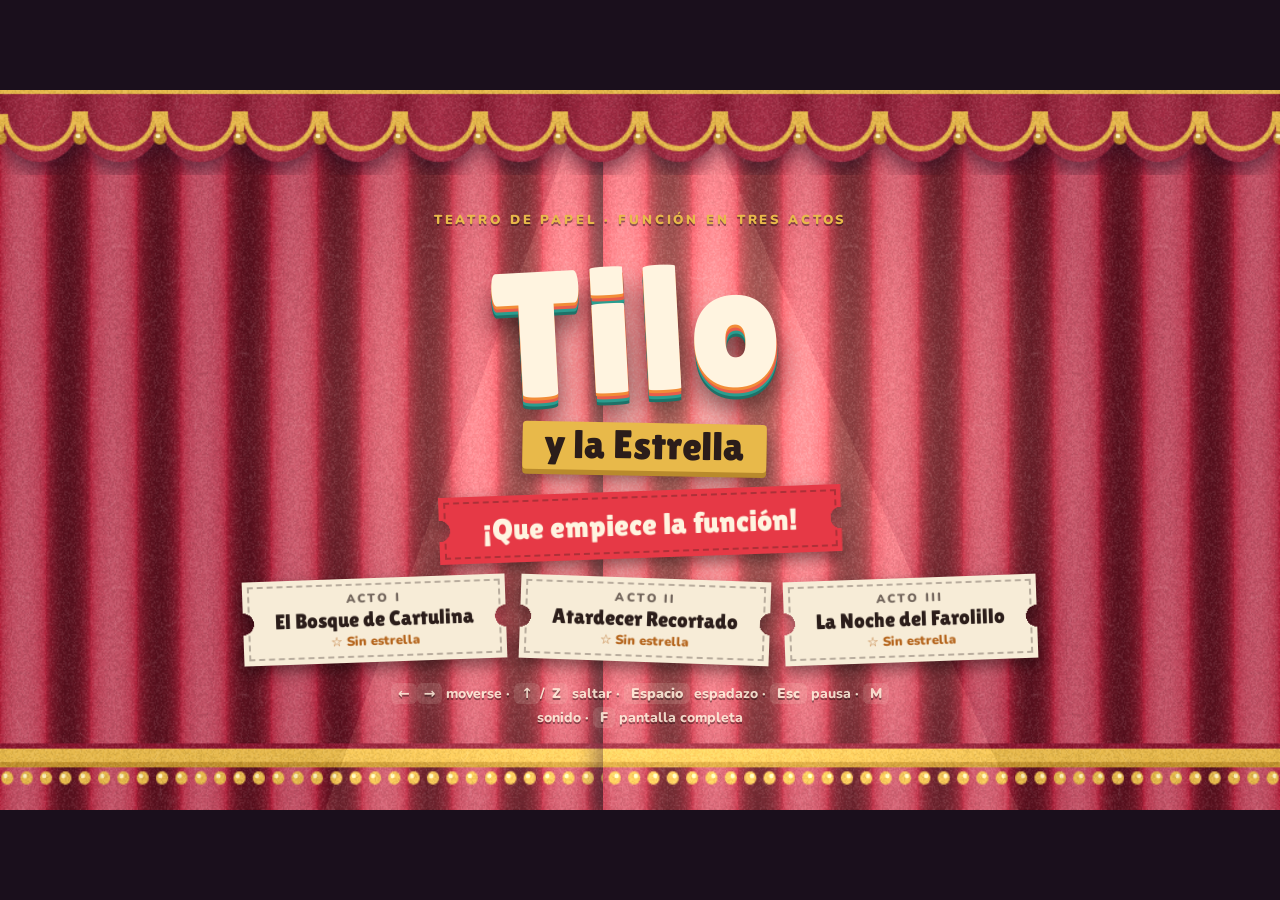
==== commit 4c75c4ed: "[Claude] Separar el juego en archivos y añadir empaquetador para la versión offline El juego estaba " ====
--- a/docs/index.html
+++ b/docs/index.html
@@ -1,11 +1,16 @@
-<!doctype html><html><head><meta charset=utf8><meta name=viewport content="width=device-width,initial-scale=1,viewport-fit=cover"><style>:root{color-scheme:light;box-sizing:border-box;padding-top:env(safe-area-inset-top,0px);padding-bottom:env(safe-area-inset-bottom,0px)}html{scroll-padding-top:env(safe-area-inset-top,0px)}body{margin:0;padding:0;font:14px -apple-system,BlinkMacSystemFont,sans-serif;background:#fff;color:#000}img{max-width:100%}[hidden]:not([hidden=until-found i]){display:none!important}</style></head><body>
+<!doctype html>
+<html lang="es">
+<head>
 <meta charset="utf-8">
+<meta name="viewport" content="width=device-width,initial-scale=1,viewport-fit=cover">
 <title>Tilo y la Estrella</title>
 <style>
 @font-face{font-family:'Lilita One';font-weight:400;font-display:swap;src:url([data-uri]) format('woff2')}
 @font-face{font-family:'Nunito';font-weight:600 700;font-display:swap;src:url([data-uri]) format('woff2')}
 @font-face{font-family:'Nunito';font-weight:800;font-display:swap;src:url([data-uri]) format('woff2')}
 @font-face{font-family:'Nunito';font-weight:900;font-display:swap;src:url([data-uri]) format('woff2')}
+</style>
+<style>
 /* Layout: a cut-paper puppet theater. One full-screen canvas (960x540 logical, letterboxed on a dark backstage), DOM overlays styled as tickets and pinned cards. Single deliberate look. */
 :root{
   --stage:#1a0f1c; --cream:#fff4e0; --ink:#2b1d1a; --red:#e63946; --gold:#e8b94a; --teal:#2a9d8f; --orange:#f28c38;
@@ -58,7 +63,8 @@
 @media (prefers-reduced-motion:reduce){.ticket{transition:none}}
 @media (max-height:520px){.overlay{gap:10px;padding-block:44px 8px}.title .big{font-size:72px}.ticket>span{padding:8px 22px}.keys{font-size:12px}}
 </style>
-
+</head>
+<body>
 <canvas id="game" aria-label="Juego de plataformas Tilo y la Estrella"></canvas>
 
 <div id="menu" class="overlay">
@@ -93,12 +99,16 @@
 <script>
 (()=>{
 'use strict';
+// ---- js/01-canvas.js ----
+/* Lienzo de 960x540 y escalado a la pantalla */
 const VW=960,VH=540,T=36,ROWS=15,TOPBAR=40;
 const cv=document.getElementById('game');const ctx=cv.getContext('2d');
 let dpr=1,sc=1,ox=0,oy=0,DS=1;
 function resize(){dpr=Math.min(2,window.devicePixelRatio||1);cv.width=Math.round(innerWidth*dpr);cv.height=Math.round(innerHeight*dpr);sc=Math.min(innerWidth/VW,innerHeight/VH);ox=(innerWidth-VW*sc)/2;oy=(innerHeight-VH*sc)/2}
 addEventListener('resize',resize);resize();
 
+// ---- js/02-helpers.js ----
+/* Utilidades de dibujo, colores y textura de papel */
 /* ================= helpers ================= */
 function mulberry(a){return function(){a|=0;a=a+0x6D2B79F5|0;let t=Math.imul(a^a>>>15,1|a);t=t+Math.imul(t^t>>>7,61|t)^t;return((t^t>>>14)>>>0)/4294967296}}
 let R=Math.random;
@@ -120,6 +130,8 @@
 const FILTER=(()=>{try{const c=mk(10,10),g=c.getContext('2d');if(typeof g.filter!=='string')return false;g.filter='blur(2px)';g.fillStyle='#000';g.fillRect(4,4,2,2);return g.getImageData(1,1,1,1).data[3]>0}catch(e){return false}})();
 function blurC(c,px){if(!px||!FILTER)return c;const o=mk(c.width,c.height),g=o.getContext('2d');g.filter=`blur(${px}px)`;g.drawImage(c,0,0);return o}
 
+// ---- js/03-stickers.js ----
+/* Pegatinas: sprites con borde blanco recortado (con caché) */
 /* ---------- stickers: sprite + white cut border, cached ---------- */
 const SS=2,SP=5;
 function makeSticker(w,h,ax,ay,draw,reuse){const W=(w+SP*2)*SS,H=(h+SP*2)*SS;let a,b,o;
@@ -136,6 +148,8 @@
  g.drawImage(s.c,s.ox,s.oy,s.w,s.h);g.restore()}
 function pin(g,x,y){circ(g,x,y,1.9,'#e8b94a');circ(g,x-.5,y-.6,.8,'#fff3c0')}
 
+// ---- js/04-levels.js ----
+/* Temas visuales y mapas de los 3 actos */
 /* ================= themes & levels ================= */
 const THEMES=[
  {act:'Acto I',name:'El Bosque de Cartulina',sky:['#bfe8e0','#f6f2d4'],bands:['#d5efe4','#e6f3dc','#eef4d6'],hills:['#a6dbbd','#84c8a8'],mid:['#5cb393','#469d81'],near:['#2f7f6c','#246858'],trunk:'#8a5a3c',grass:['#8fd16a','#b5e38d'],body:['#d39463','#bd7d50','#e6ad7d'],stone:'#c78a5d',plank:'#cf9f65',fg:'#1d5a4b',flowers:['#ff6b6b','#ffd166','#ffffff','#b28dff'],cloud:'#ffffff',amb:'leaf',dark:0,music:.34,scale:[0,2,4,7,9,12,14,16]},
@@ -173,6 +187,8 @@
  d.build({f:(x0,x1,top)=>{for(let x=x0;x<=x1;x++)for(let y=top;y<ROWS;y++)g[y][x]='#'},p:(x,y,len,ch='=')=>{for(let k=0;k<len;k++)g[y][x+k]=ch},a:(x,y,ch)=>{g[y][x]=ch},row:(x0,x1,y,ch)=>{for(let x=x0;x<=x1;x++)g[y][x]=ch}});
  return{w:d.w,grid:g}}
 
+// ---- js/05-scenery.js ----
+/* Pintores de escenario: cielo, colinas, árboles, terreno, telón */
 /* ================= scenery painters ================= */
 const hillY=(x,base,amp,f,ph)=>base-amp*(.6*Math.sin(x*f+ph)+.4*Math.sin(x*f*2.3+ph*1.7));
 function hillPath(w,base,amp,f,ph){const p=new Path2D();p.moveTo(-20,VH+20);for(let x=-20;x<=w+20;x+=8)p.lineTo(x,hillY(x,base,amp,f,ph));p.lineTo(w+20,VH+20);p.closePath();return p}
@@ -248,6 +264,8 @@
  g.strokeStyle='#e8b94a';g.lineWidth=4;g.beginPath();g.moveTo(VW,24);for(let x=VW;x>0;x-=60)g.arc(x-30,24,26,0,Math.PI);g.stroke();g.fillStyle='#e8b94a';g.fillRect(0,4,VW,5);
  for(let x=0;x<=VW;x+=60){rrect(g,x-3,24,6,14,2,'#e8b94a');circ(g,x,42,5,'#c4922c');circ(g,x-1.5,40.5,1.8,'#fff3c0')}paperize(g,VW,70,1);return c}
 
+// ---- js/06-characters.js ----
+/* Arte de Tilo (zorro), enemigos, estrella y objetos */
 /* ================= character & entity art ================= */
 const FOX={o:'#f28c38',od:'#cf6526',cr:'#fff4e0',te:'#2a9d8f',td:'#1d7268',br:'#5b3a29',sc:'#e63946',ink:'#2b1d1a',bl:'#ff9a8a'};
 function limb(g,px,py,ang,w,len,col){g.save();g.translate(px,py);g.rotate(ang);ish(g,true);rrect(g,-w/2,-1.5,w,len,w/2,col);ish(g,false);g.restore()}
@@ -317,6 +335,8 @@
  g.textAlign='center';g.fillStyle='#b5651d';g.font='900 14px Nunito, sans-serif';g.fillText(th.act.toUpperCase(),0,-12);g.fillStyle='#2b1d1a';g.font='30px "Lilita One", sans-serif';g.fillText(th.name,0,22)})}
 const scissorSt=()=>null;
 
+// ---- js/07-audio.js ----
+/* Sonido: efectos y música generados con Web Audio */
 /* ================= audio ================= */
 let AC=null,master=null,muted=false;
 function audioOn(){if(!AC){try{AC=new(window.AudioContext||window.webkitAudioContext)();master=AC.createGain();master.gain.value=.55;const dl=AC.createDelay();dl.delayTime.value=.24;const fb=AC.createGain();fb.gain.value=.25;master.connect(AC.destination);master.connect(dl);dl.connect(fb);fb.connect(dl);dl.connect(AC.destination)}catch(e){AC=null}}if(AC&&AC.state==='suspended')AC.resume()}
@@ -325,6 +345,8 @@
 const SFX={jump(){tone(330,640,.15,'triangle',.13)},slash(){for(let i=0;i<4;i++)noise(.05,2500+i*600,4000,.18,i*.025,'highpass');tone(1200,700,.08,'triangle',.04)},crane(){tone(1046,1046,.09,'sine',.12);tone(1568,1568,.24,'sine',.1,.07)},stomp(){tone(260,90,.16,'triangle',.2);noise(.1,800,300,.25)},rip(){for(let i=0;i<6;i++)noise(.04,1800+Math.random()*2500,5000,.22,i*.02,'highpass');tone(200,70,.18,'sine',.2)},hurt(){tone(520,170,.32,'square',.06)},spring(){tone(160,900,.32,'triangle',.18)},check(){tone(660,660,.12,'sine',.13);tone(990,990,.3,'sine',.12,.1)},star(){[523,659,784,1047,1319,1568].forEach((f,i)=>tone(f,f,.6,'triangle',.12,i*.08))},curtain(){noise(1.1,300,900,.12,0,'lowpass')},applause(){for(let i=0;i<70;i++)noise(.05+Math.random()*.05,1500+Math.random()*2000,1200,.08+Math.random()*.08,Math.random()*2.6)},drop(){tone(300,900,.5,'sine',.06)}};
 let musicT=0,musicIdx=3;function music(dt,th){if(!AC||muted)return;musicT-=dt;if(musicT>0)return;musicT=th.music*(Math.random()<.18?2:1);musicIdx=clamp(musicIdx+((Math.random()*5|0)-2),0,7);const f=392*Math.pow(2,(th.scale[musicIdx]+(th.dark?-3:0))/12);tone(f,f,1.1,'sine',.045);if(Math.random()<.28)tone(f/2,f/2,1.4,'triangle',.03)}
 
+// ---- js/08-state.js ----
+/* Estado de la partida, progreso guardado y carga de niveles */
 /* ================= state ================= */
 let state='menu',levelIdx=0,L=null,TH=THEMES[0],LAY=null,ents=[],parts=[],amb=[],hangers=[],sconf=[];
 let P=null,camX=0,shake=0,freeze=0,time=0,levelTime=0,titleT=0,winT=0,gotC=0,totalC=0,spawn={x:0,y:0},star=null,fontsOK=false;
@@ -356,6 +378,8 @@
  else if(TH.amb==='petal'){a.col=['#ffffff','#ffd166','#ff8fa3','#7ad1c1'][Math.random()*4|0];a.vy=16+Math.random()*16;a.vx=-24}
  else{a.col='#f6f19a';a.y=init?VH*.2+Math.random()*VH*.75:VH;a.vy=-6;a.r=2}return a}
 
+// ---- js/09-input.js ----
+/* Teclado y controles táctiles */
 /* ================= input ================= */
 const keys={},pressed={};
 const KM={ArrowLeft:'left',KeyA:'left',ArrowRight:'right',KeyD:'right',ArrowUp:'jump',KeyW:'jump',KeyZ:'jump',KeyK:'jump',Space:'atk',KeyX:'atk',KeyJ:'atk',Escape:'pause',KeyP:'pause',KeyM:'mute',KeyF:'full'};
@@ -368,6 +392,8 @@
 function applyTouchHint(){if(touchMode)document.getElementById('keysHint').textContent='Móvil: usa las flechas para moverte, el triángulo grande para saltar y la espada para el espadazo. Juega con el móvil en horizontal.'}
 addEventListener('touchstart',()=>{if(!touchMode){touchMode=true;applyTouchHint();showHud(!document.getElementById('pauseBtn').hidden)}},{passive:true});
 
+// ---- js/10-flow.js ----
+/* Telón, menús, pausa, pantalla completa y flujo de partida */
 /* ================= curtains & flow ================= */
 const cur={c:1,target:1,cb:null,speed:1};
 function updCurtain(dt){const d=cur.target-cur.c;if(Math.abs(d)<.002){cur.c=cur.target;if(cur.cb){const f=cur.cb;cur.cb=null;f()}return}cur.c+=Math.sign(d)*Math.min(Math.abs(d),dt*cur.speed)}
@@ -393,6 +419,8 @@
 function startGame(i){goFull();$('menu').hidden=true;$('pause').hidden=true;$('done').hidden=true;sconf=[];state='busy';closeCurtain(()=>{loadLevel(i);state='play';showHud(true);openCurtain()})}
 function goMenu(){$('pause').hidden=true;$('done').hidden=true;showHud(false);state='busy';closeCurtain(()=>{state='menu';renderLevelCards();$('menu').hidden=false})}
 
+// ---- js/11-physics.js ----
+/* Física y colisiones con el mapa */
 /* ================= physics ================= */
 function solidAt(tx,ty){if(ty<0||ty>=ROWS)return false;if(tx<0||tx>=L.w)return true;const c=L.grid[ty][tx];return c==='#'||c==='='}
 function move(b,dt,oneway){let hitX=false;b.x+=b.vx*dt;let x0=Math.floor(b.x/T),x1=Math.floor((b.x+b.w-.01)/T),y0=Math.floor(b.y/T),y1=Math.floor((b.y+b.h-.01)/T);
@@ -402,6 +430,8 @@
  else if(b.vy<0){for(let tx=x0;tx<=x1;tx++)if(solidAt(tx,y0)){b.y=(y0+1)*T;b.vy=0;break}}return hitX}
 const ov=(a,b)=>a.x<b.x+b.w&&a.x+a.w>b.x&&a.y<b.y+b.h&&a.y+a.h>b.y;
 
+// ---- js/12-particles.js ----
+/* Partículas: confeti, recortes y anillos */
 /* ================= particles ================= */
 const CONF=['#e63946','#ffd23f','#2a9d8f','#4dabf7','#ff8fa3','#fff4e0','#f28c38','#9b5de5'];
 function confetti(arr,x,y,n,spd,o={}){for(let i=0;i<n;i++){const a=o.ang!==undefined?o.ang+(Math.random()-.5)*(o.spread||1):Math.random()*6.283,s=spd*(.3+Math.random()*.9);arr.push({k:'conf',x,y,vx:Math.cos(a)*s,vy:Math.sin(a)*s-(o.up||0),w:4+Math.random()*5,h:3+Math.random()*4,rot:Math.random()*6.3,vr:(Math.random()-.5)*12,fl:Math.random()*6.3,vf:6+Math.random()*10,c:(o.cols||CONF)[i%(o.cols||CONF).length],life:0,max:(o.life||1.2)*(.7+Math.random()*.6),grav:o.grav===undefined?520:o.grav,drag:o.drag||1.8})}}
@@ -417,6 +447,8 @@
  else if(p.k==='flat'){const q=p.life/p.max;blit(g,p.s,p.x,p.y,{flip:p.flip,sx:1.25+q*.45,sy:.6-q*.3})}
  else if(p.k==='half'){const s=p.s;g.globalAlpha=1;blit(g,s,p.x,p.y,{rot:p.rot,flip:p.flip,alpha:a,clip:p.side?[0,s.oy,s.ox+s.w,s.h]:[s.ox,s.oy,-s.ox,s.h]})}}g.globalAlpha=1}
 
+// ---- js/13-update.js ----
+/* Lógica por fotograma: jugador, enemigos, cámara y victoria */
 /* ================= update ================= */
 const GRAV=2000,RUN=235,JUMP=770,ATK=.24;
 function hurt(dir){if(P.inv>0||P.dead>0||P.drop>0||state!=='play')return;P.hp--;P.inv=1.3;P.vy=-430;P.sx=.6;P.sy=1.4;heartPop=1;P.vx=dir*280;shake=8;freeze=.07;SFX.hurt();scraps(P.x+12,P.y+10,8,['#f28c38','#2a9d8f','#fff4e0'],220);
@@ -479,6 +511,8 @@
  $('doneStats').textContent=`Pajaritas ${gotC} / ${totalC} · Tiempo ${m}:${String(s).padStart(2,'0')}`;$('btnNext').querySelector('.nm').textContent=last?'Volver a empezar':'Siguiente acto';
  $('done').hidden=false;showHud(false);$('btnNext').focus()}
 
+// ---- js/14-render.js ----
+/* Dibujo de cada fotograma: mundo, jugador, luces, HUD y telón */
 /* ================= render ================= */
 const DK=mk(VW,VH),dk=DK.getContext('2d');
 const VIGN=(()=>{const c=mk(VW,VH),g=c.getContext('2d');const gr=g.createRadialGradient(VW/2,VH*.45,VH*.3,VW/2,VH/2,VW*.62);gr.addColorStop(0,'rgba(255,255,255,0)');gr.addColorStop(1,'rgba(60,20,40,.42)');g.fillStyle=gr;g.fillRect(0,0,VW,VH);return c})();
@@ -539,6 +573,9 @@
    if(state==='win'){const k=Math.min(1,winT/1.2);g.save();g.globalCompositeOperation='lighter';g.globalAlpha=.22*k;const cx=VW/2,cy=VH/2;g.translate(cx,cy);g.rotate(winT*.3);for(let i=0;i<16;i++){g.rotate(Math.PI/8);g.fillStyle=i%2?'#ffe9a8':'#ffd0e0';g.beginPath();g.moveTo(0,0);g.lineTo(-60,-900);g.lineTo(60,-900);g.closePath();g.fill()}g.restore()}
    if(P&&(state==='play'||state==='paused'||state==='win'))drawHUD(g,t)}
  DS=dpr*sc;drawCurtains(g,t);drawList(g,sconf);g.restore()}
+
+// ---- js/15-main.js ----
+/* Arranque y bucle principal */
 let last=performance.now();
 function frame(now){const dt=Math.min(1/30,(now-last)/1000);last=now;if($('rotate').hidden)update(dt);for(const k in pressed)pressed[k]=false;render();requestAnimationFrame(frame)}
 CURTAIN=paintCurtain();VALANCE=paintValance();
@@ -548,5 +585,5 @@
 requestAnimationFrame(frame);
 })();
 </script>
-
-</body></html>+</body>
+</html>
